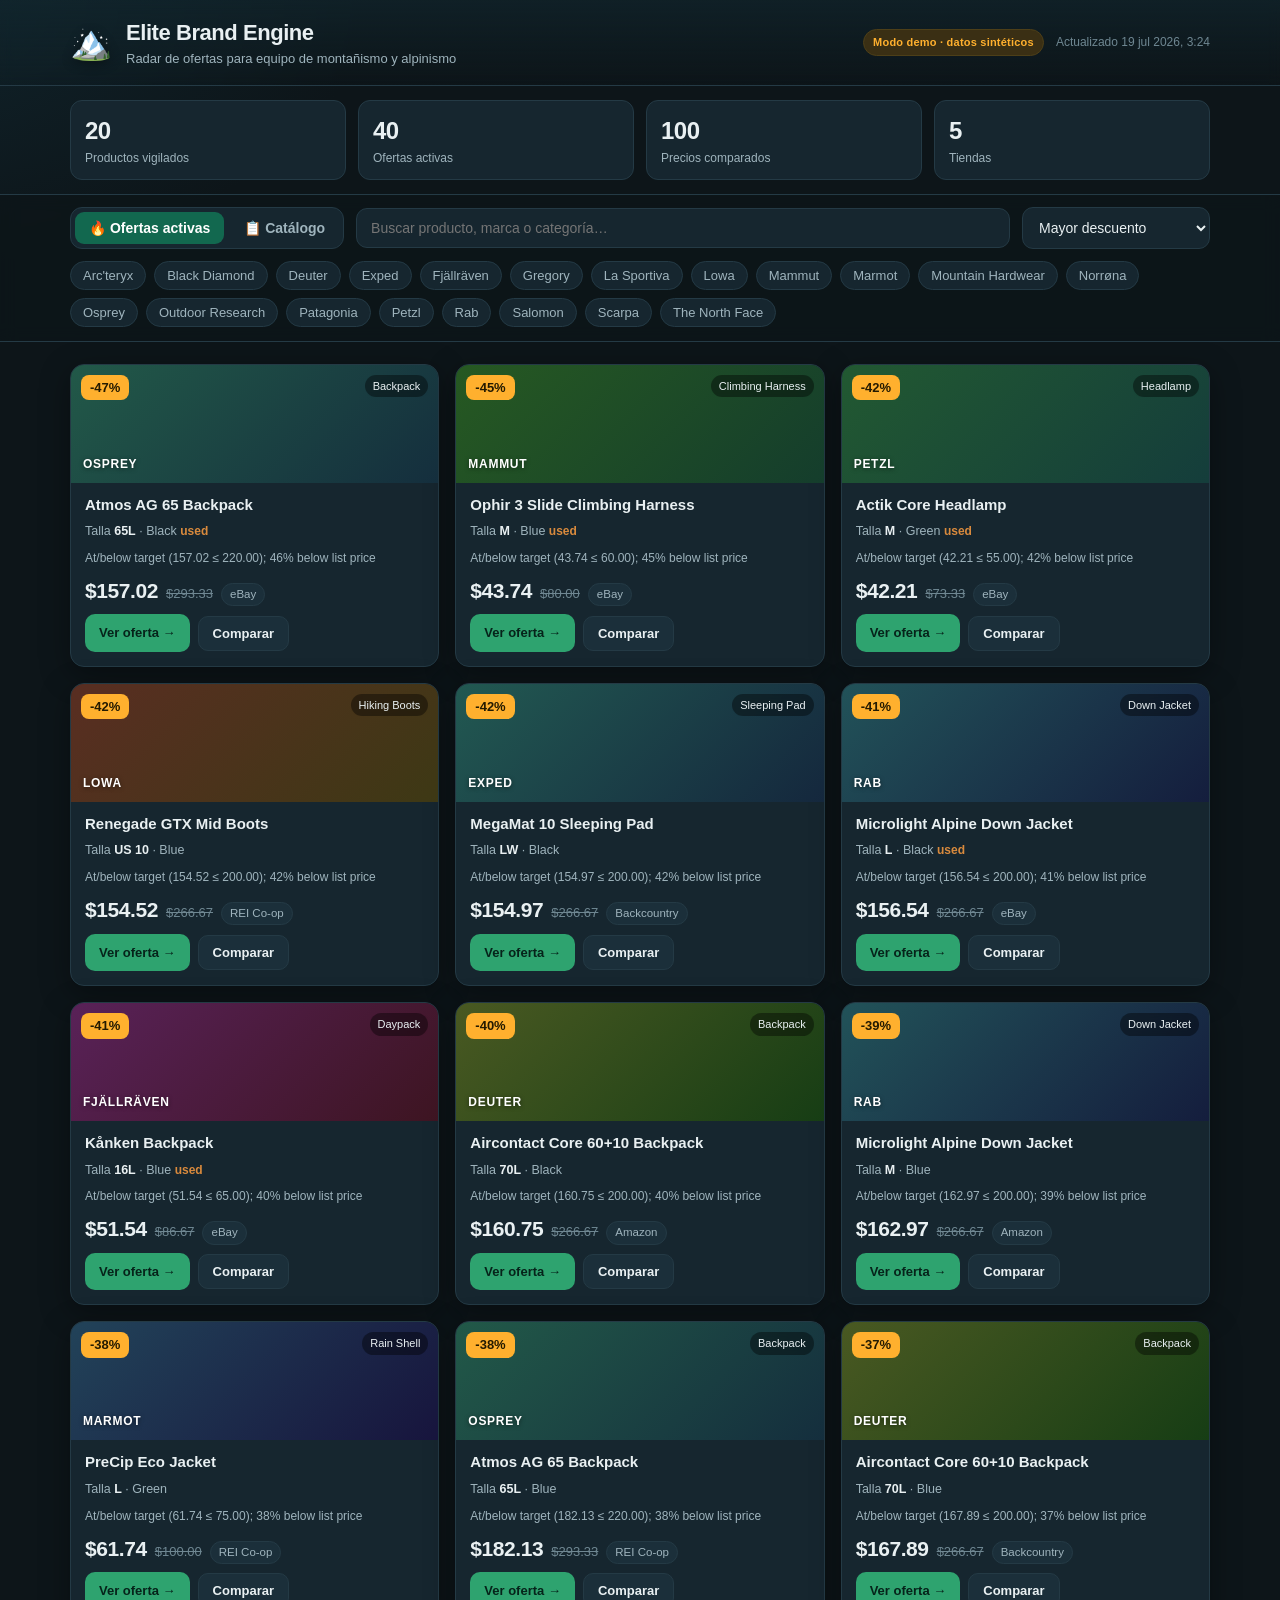
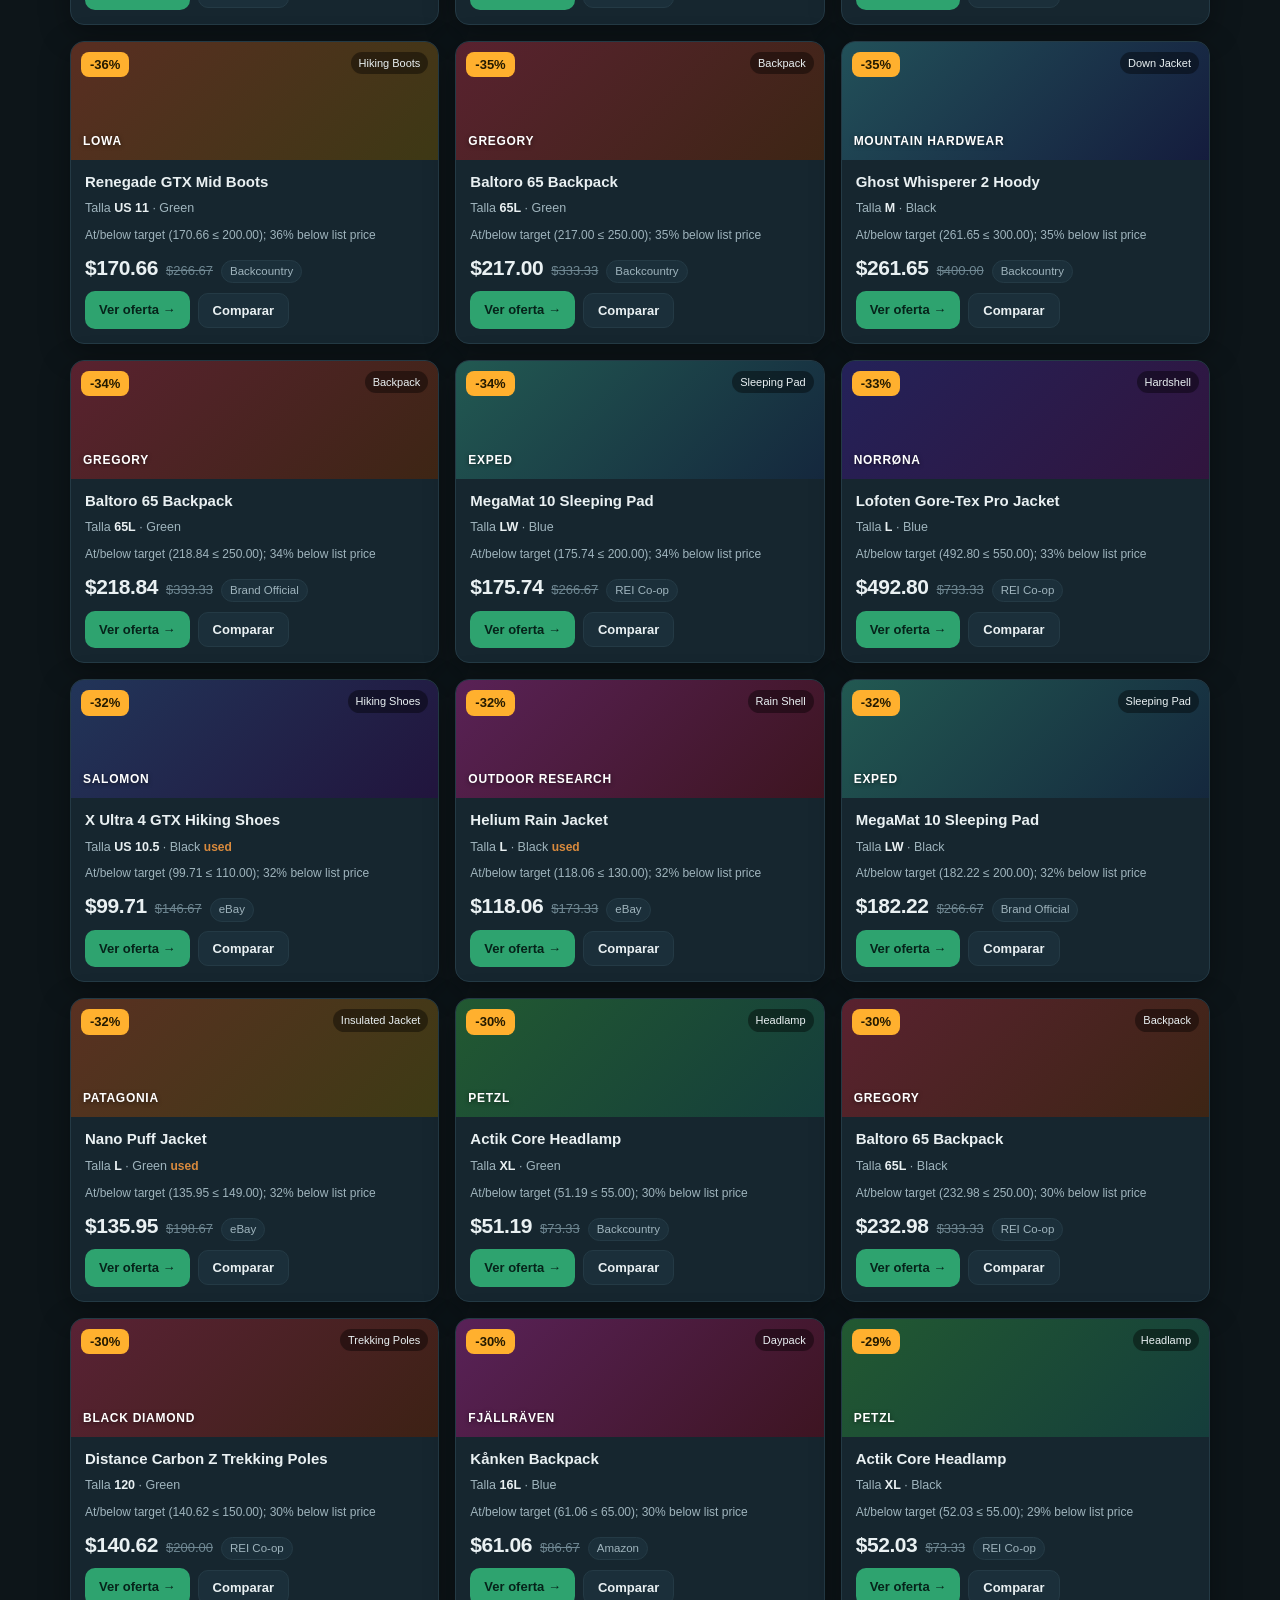
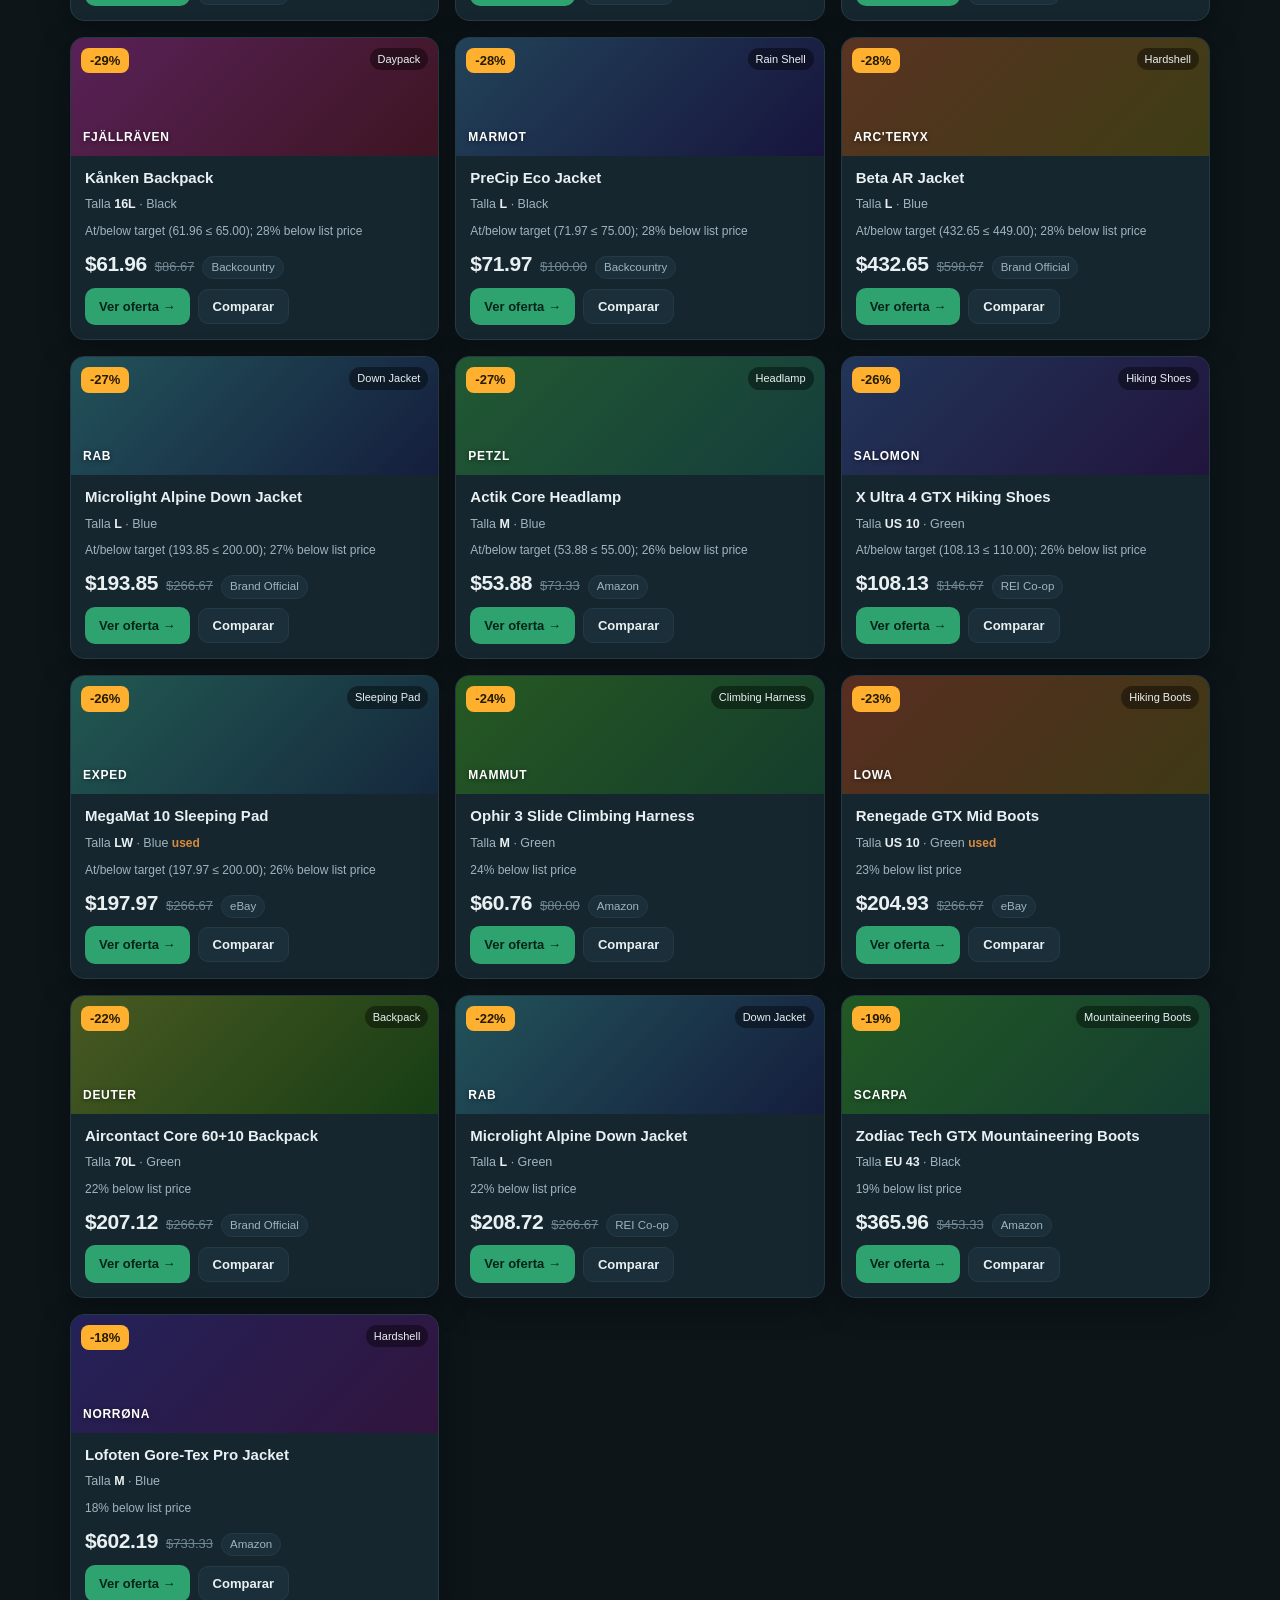
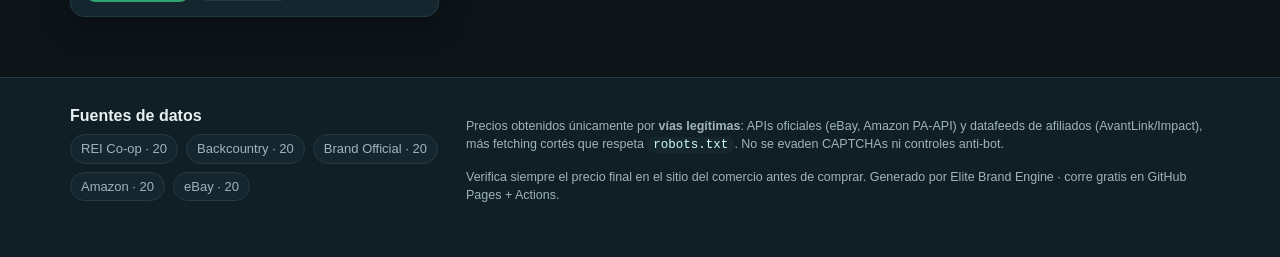
==== web/index.html @ 18b622f9 "feat: Elite Brand Engine — outdoor gear deal-comparison engine Focused price-comparison and deal-ale" ====
<!doctype html>
<html lang="es">
<head>
  <meta charset="utf-8" />
  <meta name="viewport" content="width=device-width, initial-scale=1" />
  <title>Elite Brand Engine — Radar de ofertas outdoor</title>
  <meta name="description" content="Motor de búsqueda y comparación de precios para equipo de montañismo y alpinismo de marcas insignia, con detección de ofertas multi-tienda." />
  <link rel="icon" href="data:image/svg+xml,%3Csvg xmlns='http://www.w3.org/2000/svg' viewBox='0 0 100 100'%3E%3Ctext y='.9em' font-size='90'%3E%F0%9F%8F%94%EF%B8%8F%3C/text%3E%3C/svg%3E" />
  <link rel="stylesheet" href="./assets/css/styles.css" />
</head>
<body>
  <header class="site-header">
    <div class="wrap header-inner">
      <div class="brand">
        <span class="brand-mark" aria-hidden="true">🏔️</span>
        <div>
          <h1 class="brand-title" id="site-title">Elite Brand Engine</h1>
          <p class="brand-tagline" id="site-tagline">Radar de ofertas para equipo de montañismo y alpinismo</p>
        </div>
      </div>
      <div class="header-meta">
        <span id="demo-badge" class="badge badge-demo" hidden>Modo demo · datos sintéticos</span>
        <span class="updated" id="updated">—</span>
      </div>
    </div>
  </header>

  <section class="statbar">
    <div class="wrap statbar-inner" id="statbar">
      <div class="stat"><span class="stat-num" id="stat-products">—</span><span class="stat-label">Productos vigilados</span></div>
      <div class="stat"><span class="stat-num" id="stat-deals">—</span><span class="stat-label">Ofertas activas</span></div>
      <div class="stat"><span class="stat-num" id="stat-offers">—</span><span class="stat-label">Precios comparados</span></div>
      <div class="stat"><span class="stat-num" id="stat-sources">—</span><span class="stat-label">Tiendas</span></div>
    </div>
  </section>

  <nav class="controls">
    <div class="wrap controls-inner">
      <div class="tabs" role="tablist">
        <button class="tab is-active" data-view="deals" role="tab">🔥 Ofertas activas</button>
        <button class="tab" data-view="catalog" role="tab">📋 Catálogo</button>
      </div>
      <div class="search">
        <input id="search" type="search" placeholder="Buscar producto, marca o categoría…" autocomplete="off" />
      </div>
      <div class="sort">
        <label for="sort" class="sr-only">Ordenar</label>
        <select id="sort">
          <option value="discount">Mayor descuento</option>
          <option value="price_asc">Precio: menor a mayor</option>
          <option value="price_desc">Precio: mayor a menor</option>
          <option value="brand">Marca (A–Z)</option>
        </select>
      </div>
    </div>
    <div class="wrap filters" id="brand-filters"><!-- brand chips injected --></div>
  </nav>

  <main class="wrap main">
    <div id="empty" class="empty" hidden>Sin resultados para los filtros actuales.</div>
    <div id="grid" class="grid" aria-live="polite"></div>
  </main>

  <footer class="site-footer">
    <div class="wrap footer-inner">
      <div>
        <strong>Fuentes de datos</strong>
        <div class="sources" id="sources">—</div>
      </div>
      <div class="footer-note">
        <p>Precios obtenidos únicamente por <strong>vías legítimas</strong>: APIs oficiales (eBay, Amazon PA-API)
        y datafeeds de afiliados (AvantLink/Impact), más fetching cortés que respeta <code>robots.txt</code>.
        No se evaden CAPTCHAs ni controles anti-bot.</p>
        <p>Verifica siempre el precio final en el sitio del comercio antes de comprar.
        Generado por Elite Brand Engine · corre gratis en GitHub Pages + Actions.</p>
      </div>
    </div>
  </footer>

  <!-- Product detail dialog -->
  <div class="modal" id="modal" hidden>
    <div class="modal-backdrop" data-close></div>
    <div class="modal-card" role="dialog" aria-modal="true" aria-labelledby="modal-title">
      <button class="modal-close" data-close aria-label="Cerrar">×</button>
      <div id="modal-body"></div>
    </div>
  </div>

  <script src="./assets/js/app.js" defer></script>
</body>
</html>
---- web/assets/css/styles.css ----
/* Elite Brand Engine — self-contained styles (no external fonts/CDNs so it
   works offline on GitHub Pages). Outdoor/alpine dark theme. */

:root {
  --bg: #0d1519;
  --bg-2: #101e25;
  --surface: #16262f;
  --surface-2: #1b2f3a;
  --border: #243a45;
  --text: #e9f0f2;
  --muted: #9fb4bd;
  --muted-2: #6f8792;
  --green: #2ea36f;
  --green-dark: #12684f;
  --green-soft: #1f3b32;
  --deal: #ffb02e;
  --deal-soft: #3a2f14;
  --used: #d98a3d;
  --radius: 14px;
  --shadow: 0 8px 30px rgba(0, 0, 0, .35);
  --maxw: 1180px;
  font-synthesis: none;
}

* { box-sizing: border-box; }
html, body { margin: 0; }
body {
  background:
    radial-gradient(1200px 500px at 80% -10%, #13303a 0%, transparent 60%),
    radial-gradient(900px 500px at -10% 0%, #10242c 0%, transparent 55%),
    var(--bg);
  color: var(--text);
  font-family: -apple-system, BlinkMacSystemFont, "Segoe UI", Roboto, Helvetica, Arial, sans-serif;
  line-height: 1.5;
  min-height: 100vh;
}
a { color: inherit; }
.wrap { max-width: var(--maxw); margin: 0 auto; padding: 0 20px; }
.sr-only {
  position: absolute; width: 1px; height: 1px; padding: 0; margin: -1px;
  overflow: hidden; clip: rect(0,0,0,0); border: 0;
}

/* Header ------------------------------------------------------------------ */
.site-header {
  border-bottom: 1px solid var(--border);
  background: linear-gradient(180deg, rgba(18,40,48,.6), transparent);
  backdrop-filter: blur(6px);
  position: sticky; top: 0; z-index: 20;
}
.header-inner {
  display: flex; align-items: center; justify-content: space-between;
  gap: 16px; padding-top: 16px; padding-bottom: 16px; flex-wrap: wrap;
}
.brand { display: flex; align-items: center; gap: 14px; }
.brand-mark { font-size: 34px; line-height: 1; filter: drop-shadow(0 2px 6px rgba(0,0,0,.4)); }
.brand-title { font-size: 22px; margin: 0; letter-spacing: -.02em; }
.brand-tagline { margin: 0; color: var(--muted); font-size: 13px; }
.header-meta { display: flex; align-items: center; gap: 12px; }
.updated { color: var(--muted-2); font-size: 12px; }
.badge {
  font-size: 11px; font-weight: 700; padding: 4px 9px; border-radius: 20px;
  letter-spacing: .02em;
}
.badge-demo { background: var(--deal-soft); color: var(--deal); border: 1px solid #4d3f18; }

/* Stat bar ---------------------------------------------------------------- */
.statbar { border-bottom: 1px solid var(--border); }
.statbar-inner { display: flex; gap: 12px; padding: 14px 20px; flex-wrap: wrap; }
.stat {
  flex: 1 1 140px; background: var(--surface); border: 1px solid var(--border);
  border-radius: 12px; padding: 12px 14px; display: flex; flex-direction: column;
}
.stat-num { font-size: 24px; font-weight: 800; letter-spacing: -.02em; }
.stat-label { color: var(--muted); font-size: 12px; }

/* Controls ---------------------------------------------------------------- */
.controls { position: sticky; top: 68px; z-index: 15; background: rgba(13,21,25,.86);
  backdrop-filter: blur(8px); border-bottom: 1px solid var(--border); }
.controls-inner {
  display: flex; gap: 12px; align-items: center; padding: 12px 20px; flex-wrap: wrap;
}
.tabs { display: flex; gap: 6px; background: var(--surface); padding: 4px;
  border-radius: 12px; border: 1px solid var(--border); }
.tab {
  border: 0; background: transparent; color: var(--muted); font-weight: 600;
  padding: 8px 14px; border-radius: 9px; cursor: pointer; font-size: 14px;
}
.tab.is-active { background: var(--green-dark); color: #fff; }
.search { flex: 1 1 260px; }
.search input {
  width: 100%; background: var(--surface); border: 1px solid var(--border);
  color: var(--text); padding: 11px 14px; border-radius: 11px; font-size: 14px;
}
.search input:focus, select:focus { outline: 2px solid var(--green); outline-offset: 1px; }
.sort select {
  background: var(--surface); border: 1px solid var(--border); color: var(--text);
  padding: 11px 12px; border-radius: 11px; font-size: 14px; cursor: pointer;
}
.filters { display: flex; gap: 8px; flex-wrap: wrap; padding: 0 20px 14px; }
.chip {
  border: 1px solid var(--border); background: var(--surface); color: var(--muted);
  padding: 6px 12px; border-radius: 20px; cursor: pointer; font-size: 13px;
  white-space: nowrap; transition: all .12s ease;
}
.chip:hover { border-color: var(--green); color: var(--text); }
.chip.is-on { background: var(--green-soft); color: #cdeede; border-color: var(--green); }

/* Grid & cards ------------------------------------------------------------ */
.main { padding: 22px 20px 60px; }
.grid { display: grid; gap: 16px; grid-template-columns: repeat(auto-fill, minmax(290px, 1fr)); }
.empty { color: var(--muted); text-align: center; padding: 60px 0; }

.card {
  background: var(--surface); border: 1px solid var(--border); border-radius: var(--radius);
  overflow: hidden; display: flex; flex-direction: column; box-shadow: var(--shadow);
  transition: transform .12s ease, border-color .12s ease;
}
.card:hover { transform: translateY(-3px); border-color: #35525f; }
.card-media { height: 118px; position: relative; display: flex; align-items: flex-end;
  padding: 10px 12px; }
.card-brand { font-size: 12px; font-weight: 700; text-transform: uppercase;
  letter-spacing: .06em; color: #fff; text-shadow: 0 1px 4px rgba(0,0,0,.5); }
.card-cat {
  position: absolute; top: 10px; right: 10px; font-size: 11px; background: rgba(0,0,0,.4);
  color: #e9f0f2; padding: 3px 8px; border-radius: 20px; backdrop-filter: blur(2px);
}
.discount-tag {
  position: absolute; top: 10px; left: 10px; background: var(--deal); color: #241a00;
  font-weight: 800; font-size: 13px; padding: 3px 9px; border-radius: 8px;
}
.card-body { padding: 12px 14px 14px; display: flex; flex-direction: column; gap: 8px; flex: 1; }
.card-name { font-size: 15px; font-weight: 700; margin: 0; line-height: 1.3; }
.variant { color: var(--muted); font-size: 12.5px; }
.variant b { color: var(--text); }
.price-row { display: flex; align-items: baseline; gap: 8px; margin-top: auto; flex-wrap: wrap; }
.price { font-size: 21px; font-weight: 800; letter-spacing: -.02em; }
.price-was { color: var(--muted-2); text-decoration: line-through; font-size: 13px; }
.src-badge {
  font-size: 11.5px; background: var(--surface-2); border: 1px solid var(--border);
  color: var(--muted); padding: 2px 8px; border-radius: 20px;
}
.reason { color: var(--muted); font-size: 12px; }
.card-actions { display: flex; gap: 8px; align-items: center; }
.btn {
  border: 0; border-radius: 10px; padding: 9px 14px; font-weight: 700; font-size: 13px;
  cursor: pointer; text-decoration: none; display: inline-flex; align-items: center; gap: 6px;
}
.btn-primary { background: var(--green); color: #06231a; }
.btn-primary:hover { background: #38b57d; }
.btn-ghost { background: var(--surface-2); color: var(--text); border: 1px solid var(--border); }
.btn-ghost:hover { border-color: var(--green); }
.cond-used { color: var(--used); font-size: 12px; font-weight: 600; }

/* Sparkline */
.spark { width: 100%; height: 34px; display: block; }

/* Footer ------------------------------------------------------------------ */
.site-footer { border-top: 1px solid var(--border); background: var(--bg-2); }
.footer-inner { display: grid; grid-template-columns: 1fr 2fr; gap: 24px; padding: 26px 20px 40px; }
.sources { color: var(--muted); font-size: 13px; margin-top: 6px; display: flex; gap: 8px; flex-wrap: wrap; }
.source-pill { background: var(--surface); border: 1px solid var(--border); padding: 4px 10px;
  border-radius: 20px; }
.source-pill.off { opacity: .5; }
.footer-note { color: var(--muted); font-size: 12.5px; }
.footer-note code { background: var(--surface); padding: 1px 6px; border-radius: 6px; color: #cfe; }

/* Modal ------------------------------------------------------------------- */
.modal { position: fixed; inset: 0; z-index: 40; display: flex; align-items: center;
  justify-content: center; padding: 20px; }
/* Critical: an explicit display on .modal would otherwise override [hidden],
   leaving the dark backdrop covering the page and eating clicks. */
.modal[hidden] { display: none; }
.modal-backdrop { position: absolute; inset: 0; background: rgba(4,10,12,.7); }
.modal-card {
  position: relative; background: var(--surface); border: 1px solid var(--border);
  border-radius: 16px; max-width: 640px; width: 100%; max-height: 86vh; overflow: auto;
  box-shadow: var(--shadow); padding: 22px;
}
.modal-close { position: absolute; top: 12px; right: 14px; background: transparent; border: 0;
  color: var(--muted); font-size: 26px; cursor: pointer; line-height: 1; }
.modal-title { margin: 0 40px 2px 0; font-size: 19px; }
.modal-sub { color: var(--muted); font-size: 13px; margin-bottom: 14px; }
.offer-table { width: 100%; border-collapse: collapse; font-size: 13px; }
.offer-table th { text-align: left; color: var(--muted); font-weight: 600; padding: 8px 6px;
  border-bottom: 1px solid var(--border); font-size: 12px; }
.offer-table td { padding: 9px 6px; border-bottom: 1px solid var(--border); }
.offer-table tr.best td { background: rgba(46,163,111,.08); }
.offer-price { font-weight: 800; }
.mini-link { color: var(--green); text-decoration: none; font-weight: 700; white-space: nowrap; }
.mini-link:hover { text-decoration: underline; }
.hist-wrap { margin-top: 16px; }
.hist-wrap h4 { margin: 0 0 6px; font-size: 13px; color: var(--muted); }

/* Responsive -------------------------------------------------------------- */
@media (max-width: 720px) {
  .footer-inner { grid-template-columns: 1fr; }
  .controls { top: 96px; }
  .brand-title { font-size: 19px; }
}
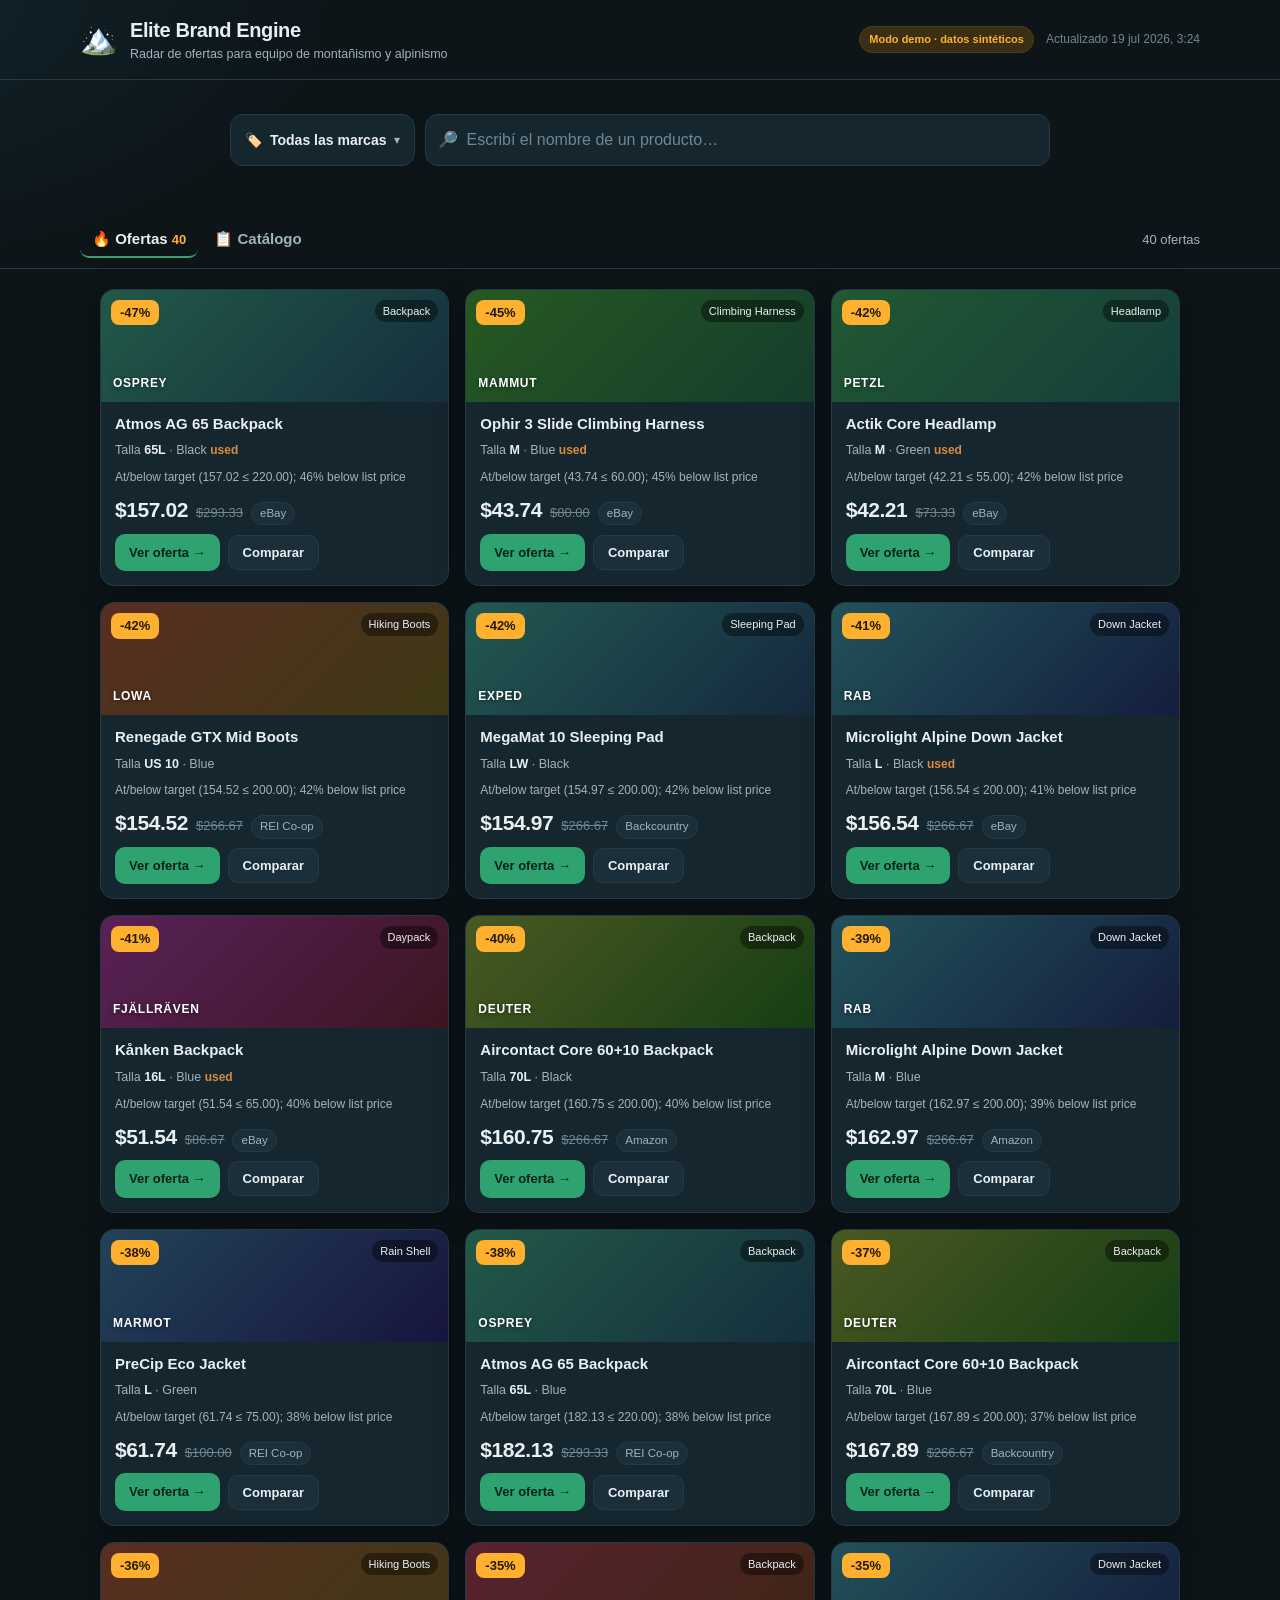
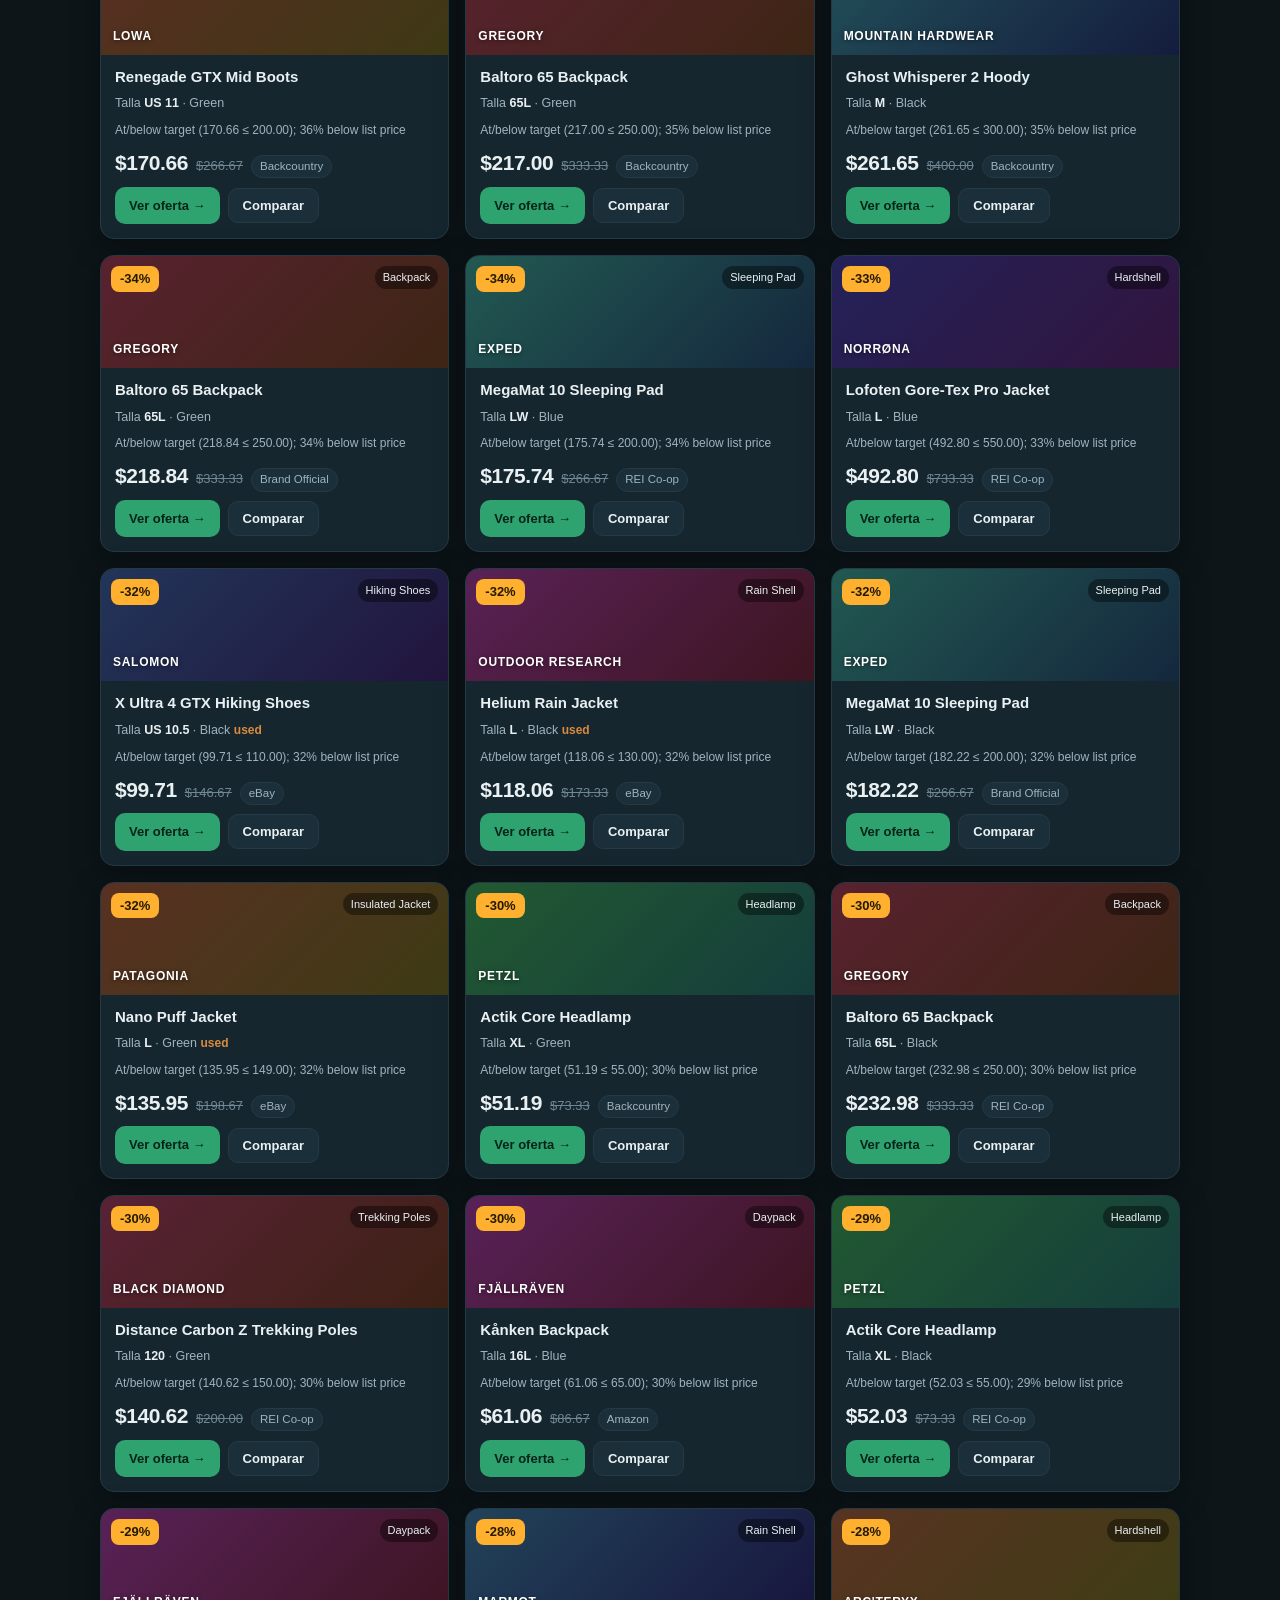
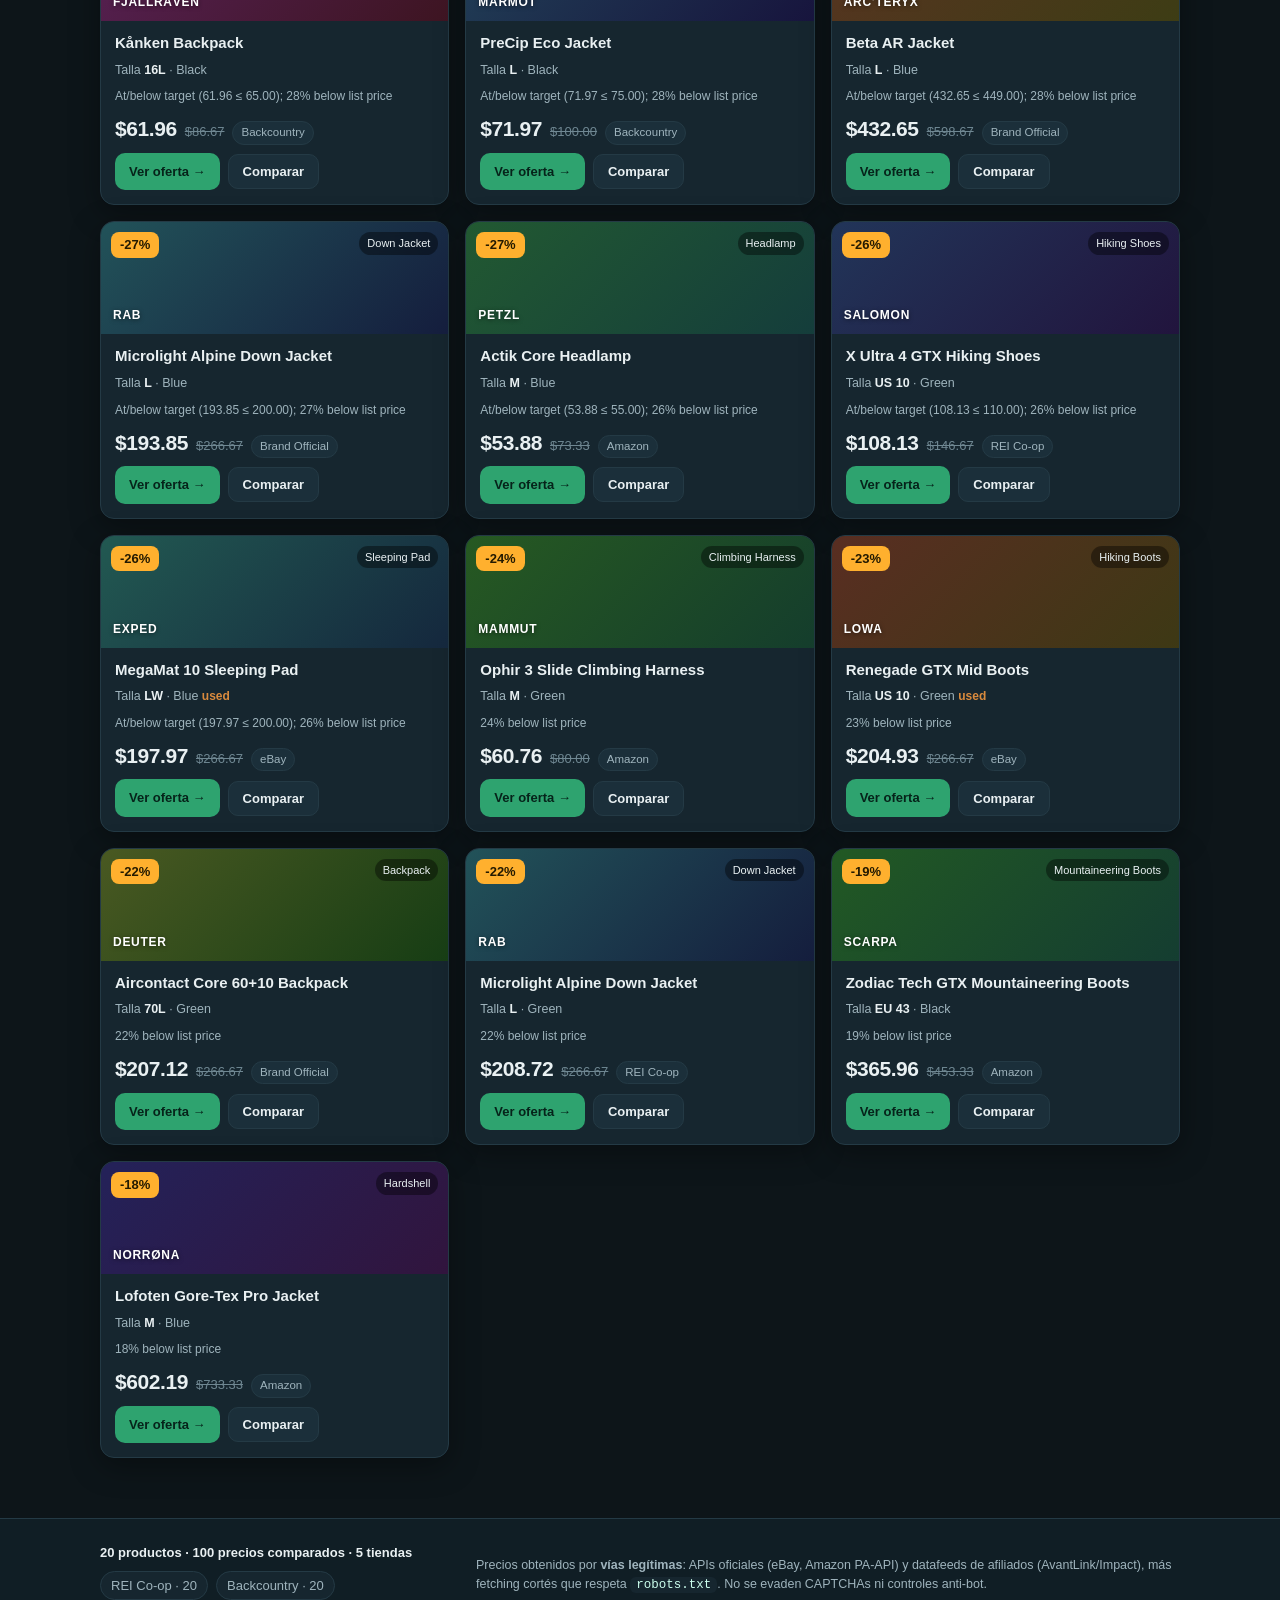
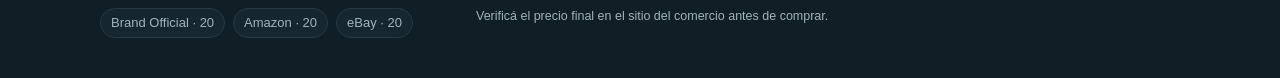
==== commit 13289aa4: "redesign(web): simpler search-first UI with typeahead + exclusive brand filter Streamline the site a" ====
--- a/web/index.html
+++ b/web/index.html
@@ -4,7 +4,7 @@
   <meta charset="utf-8" />
   <meta name="viewport" content="width=device-width, initial-scale=1" />
   <title>Elite Brand Engine — Radar de ofertas outdoor</title>
-  <meta name="description" content="Motor de búsqueda y comparación de precios para equipo de montañismo y alpinismo de marcas insignia, con detección de ofertas multi-tienda." />
+  <meta name="description" content="Buscador y comparador de precios para equipo de montañismo y alpinismo de marcas insignia." />
   <link rel="icon" href="data:image/svg+xml,%3Csvg xmlns='http://www.w3.org/2000/svg' viewBox='0 0 100 100'%3E%3Ctext y='.9em' font-size='90'%3E%F0%9F%8F%94%EF%B8%8F%3C/text%3E%3C/svg%3E" />
   <link rel="stylesheet" href="./assets/css/styles.css" />
 </head>
@@ -25,59 +25,63 @@
     </div>
   </header>
 
-  <section class="statbar">
-    <div class="wrap statbar-inner" id="statbar">
-      <div class="stat"><span class="stat-num" id="stat-products">—</span><span class="stat-label">Productos vigilados</span></div>
-      <div class="stat"><span class="stat-num" id="stat-deals">—</span><span class="stat-label">Ofertas activas</span></div>
-      <div class="stat"><span class="stat-num" id="stat-offers">—</span><span class="stat-label">Precios comparados</span></div>
-      <div class="stat"><span class="stat-num" id="stat-sources">—</span><span class="stat-label">Tiendas</span></div>
+  <!-- Search-first hero: brand filter button + predictive search bar -->
+  <section class="hero">
+    <div class="wrap">
+      <div class="searchbar" role="search">
+        <div class="brand-select">
+          <button class="brand-btn" id="brand-btn" aria-haspopup="listbox" aria-expanded="false" title="Filtrar por una sola marca">
+            <span aria-hidden="true">🏷️</span>
+            <span class="brand-btn-label" id="brand-btn-label">Todas las marcas</span>
+            <span class="caret" aria-hidden="true">▾</span>
+          </button>
+          <ul class="brand-menu" id="brand-menu" role="listbox" aria-label="Marca" hidden></ul>
+        </div>
+
+        <div class="search-input-wrap">
+          <span class="search-ico" aria-hidden="true">🔎</span>
+          <input id="search" type="search" autocomplete="off" spellcheck="false"
+                 placeholder="Escribí el nombre de un producto…"
+                 role="combobox" aria-expanded="false" aria-controls="suggestions" aria-autocomplete="list" />
+          <button class="search-clear" id="search-clear" hidden aria-label="Limpiar">×</button>
+        </div>
+      </div>
+
+      <!-- horizontal predictive suggestions -->
+      <div class="suggestions" id="suggestions" role="listbox" aria-label="Sugerencias" hidden></div>
     </div>
   </section>
 
-  <nav class="controls">
-    <div class="wrap controls-inner">
-      <div class="tabs" role="tablist">
-        <button class="tab is-active" data-view="deals" role="tab">🔥 Ofertas activas</button>
-        <button class="tab" data-view="catalog" role="tab">📋 Catálogo</button>
+  <section class="results-head">
+    <div class="wrap results-head-inner">
+      <div class="view-links" role="tablist">
+        <button class="view-link is-active" data-view="deals" role="tab">🔥 Ofertas <span class="count" id="deals-count"></span></button>
+        <button class="view-link" data-view="catalog" role="tab">📋 Catálogo</button>
       </div>
-      <div class="search">
-        <input id="search" type="search" placeholder="Buscar producto, marca o categoría…" autocomplete="off" />
-      </div>
-      <div class="sort">
-        <label for="sort" class="sr-only">Ordenar</label>
-        <select id="sort">
-          <option value="discount">Mayor descuento</option>
-          <option value="price_asc">Precio: menor a mayor</option>
-          <option value="price_desc">Precio: mayor a menor</option>
-          <option value="brand">Marca (A–Z)</option>
-        </select>
-      </div>
+      <span class="result-info" id="result-info"></span>
     </div>
-    <div class="wrap filters" id="brand-filters"><!-- brand chips injected --></div>
-  </nav>
+  </section>
 
   <main class="wrap main">
-    <div id="empty" class="empty" hidden>Sin resultados para los filtros actuales.</div>
+    <div id="empty" class="empty" hidden>Sin resultados. Probá con otro nombre o cambiá la marca.</div>
     <div id="grid" class="grid" aria-live="polite"></div>
   </main>
 
   <footer class="site-footer">
     <div class="wrap footer-inner">
       <div>
-        <strong>Fuentes de datos</strong>
+        <div class="foot-stats" id="foot-stats">—</div>
         <div class="sources" id="sources">—</div>
       </div>
       <div class="footer-note">
-        <p>Precios obtenidos únicamente por <strong>vías legítimas</strong>: APIs oficiales (eBay, Amazon PA-API)
+        <p>Precios obtenidos por <strong>vías legítimas</strong>: APIs oficiales (eBay, Amazon PA-API)
         y datafeeds de afiliados (AvantLink/Impact), más fetching cortés que respeta <code>robots.txt</code>.
         No se evaden CAPTCHAs ni controles anti-bot.</p>
-        <p>Verifica siempre el precio final en el sitio del comercio antes de comprar.
-        Generado por Elite Brand Engine · corre gratis en GitHub Pages + Actions.</p>
+        <p>Verificá el precio final en el sitio del comercio antes de comprar.</p>
       </div>
     </div>
   </footer>
 
-  <!-- Product detail dialog -->
   <div class="modal" id="modal" hidden>
     <div class="modal-backdrop" data-close></div>
     <div class="modal-card" role="dialog" aria-modal="true" aria-labelledby="modal-title">
--- a/web/assets/css/styles.css
+++ b/web/assets/css/styles.css
@@ -1,5 +1,5 @@
 /* Elite Brand Engine — self-contained styles (no external fonts/CDNs so it
-   works offline on GitHub Pages). Outdoor/alpine dark theme. */
+   works offline on GitHub Pages). Search-first, alpine dark theme. */
 
 :root {
   --bg: #0d1519;
@@ -18,7 +18,7 @@
   --used: #d98a3d;
   --radius: 14px;
   --shadow: 0 8px 30px rgba(0, 0, 0, .35);
-  --maxw: 1180px;
+  --maxw: 1120px;
   font-synthesis: none;
 }
 
@@ -26,8 +26,8 @@
 html, body { margin: 0; }
 body {
   background:
-    radial-gradient(1200px 500px at 80% -10%, #13303a 0%, transparent 60%),
-    radial-gradient(900px 500px at -10% 0%, #10242c 0%, transparent 55%),
+    radial-gradient(1100px 480px at 82% -12%, #13303a 0%, transparent 60%),
+    radial-gradient(820px 460px at -10% 0%, #10242c 0%, transparent 55%),
     var(--bg);
   color: var(--text);
   font-family: -apple-system, BlinkMacSystemFont, "Segoe UI", Roboto, Helvetica, Arial, sans-serif;
@@ -36,79 +36,104 @@
 }
 a { color: inherit; }
 .wrap { max-width: var(--maxw); margin: 0 auto; padding: 0 20px; }
-.sr-only {
-  position: absolute; width: 1px; height: 1px; padding: 0; margin: -1px;
-  overflow: hidden; clip: rect(0,0,0,0); border: 0;
-}
 
 /* Header ------------------------------------------------------------------ */
-.site-header {
-  border-bottom: 1px solid var(--border);
-  background: linear-gradient(180deg, rgba(18,40,48,.6), transparent);
-  backdrop-filter: blur(6px);
-  position: sticky; top: 0; z-index: 20;
-}
+.site-header { border-bottom: 1px solid var(--border); }
 .header-inner {
   display: flex; align-items: center; justify-content: space-between;
-  gap: 16px; padding-top: 16px; padding-bottom: 16px; flex-wrap: wrap;
-}
-.brand { display: flex; align-items: center; gap: 14px; }
-.brand-mark { font-size: 34px; line-height: 1; filter: drop-shadow(0 2px 6px rgba(0,0,0,.4)); }
-.brand-title { font-size: 22px; margin: 0; letter-spacing: -.02em; }
-.brand-tagline { margin: 0; color: var(--muted); font-size: 13px; }
+  gap: 16px; padding: 15px 0; flex-wrap: wrap;
+}
+.brand { display: flex; align-items: center; gap: 13px; }
+.brand-mark { font-size: 30px; line-height: 1; }
+.brand-title { font-size: 20px; margin: 0; letter-spacing: -.02em; }
+.brand-tagline { margin: 0; color: var(--muted); font-size: 12.5px; }
 .header-meta { display: flex; align-items: center; gap: 12px; }
 .updated { color: var(--muted-2); font-size: 12px; }
-.badge {
-  font-size: 11px; font-weight: 700; padding: 4px 9px; border-radius: 20px;
-  letter-spacing: .02em;
-}
+.badge { font-size: 11px; font-weight: 700; padding: 4px 9px; border-radius: 20px; }
 .badge-demo { background: var(--deal-soft); color: var(--deal); border: 1px solid #4d3f18; }
 
-/* Stat bar ---------------------------------------------------------------- */
-.statbar { border-bottom: 1px solid var(--border); }
-.statbar-inner { display: flex; gap: 12px; padding: 14px 20px; flex-wrap: wrap; }
-.stat {
-  flex: 1 1 140px; background: var(--surface); border: 1px solid var(--border);
-  border-radius: 12px; padding: 12px 14px; display: flex; flex-direction: column;
-}
-.stat-num { font-size: 24px; font-weight: 800; letter-spacing: -.02em; }
-.stat-label { color: var(--muted); font-size: 12px; }
-
-/* Controls ---------------------------------------------------------------- */
-.controls { position: sticky; top: 68px; z-index: 15; background: rgba(13,21,25,.86);
-  backdrop-filter: blur(8px); border-bottom: 1px solid var(--border); }
-.controls-inner {
-  display: flex; gap: 12px; align-items: center; padding: 12px 20px; flex-wrap: wrap;
-}
-.tabs { display: flex; gap: 6px; background: var(--surface); padding: 4px;
-  border-radius: 12px; border: 1px solid var(--border); }
-.tab {
-  border: 0; background: transparent; color: var(--muted); font-weight: 600;
-  padding: 8px 14px; border-radius: 9px; cursor: pointer; font-size: 14px;
-}
-.tab.is-active { background: var(--green-dark); color: #fff; }
-.search { flex: 1 1 260px; }
-.search input {
-  width: 100%; background: var(--surface); border: 1px solid var(--border);
-  color: var(--text); padding: 11px 14px; border-radius: 11px; font-size: 14px;
-}
-.search input:focus, select:focus { outline: 2px solid var(--green); outline-offset: 1px; }
-.sort select {
+/* Hero / search ----------------------------------------------------------- */
+.hero { padding: 34px 0 8px; }
+.searchbar {
+  display: flex; gap: 10px; align-items: stretch; max-width: 820px; margin: 0 auto;
+}
+@media (max-width: 560px) { .searchbar { flex-direction: column; } }
+
+/* Brand filter button (exclusive: one brand at a time) */
+.brand-select { position: relative; flex: 0 0 auto; }
+.brand-btn {
+  display: flex; align-items: center; gap: 8px; height: 100%;
   background: var(--surface); border: 1px solid var(--border); color: var(--text);
-  padding: 11px 12px; border-radius: 11px; font-size: 14px; cursor: pointer;
-}
-.filters { display: flex; gap: 8px; flex-wrap: wrap; padding: 0 20px 14px; }
-.chip {
-  border: 1px solid var(--border); background: var(--surface); color: var(--muted);
-  padding: 6px 12px; border-radius: 20px; cursor: pointer; font-size: 13px;
-  white-space: nowrap; transition: all .12s ease;
-}
-.chip:hover { border-color: var(--green); color: var(--text); }
-.chip.is-on { background: var(--green-soft); color: #cdeede; border-color: var(--green); }
+  padding: 0 14px; min-height: 52px; border-radius: 13px; cursor: pointer;
+  font-size: 14px; font-weight: 600; white-space: nowrap;
+}
+.brand-btn:hover { border-color: var(--green); }
+.brand-btn.is-set { background: var(--green-soft); border-color: var(--green); color: #d7f2e5; }
+.brand-btn-label { max-width: 190px; overflow: hidden; text-overflow: ellipsis; }
+.caret { color: var(--muted); font-size: 12px; }
+.brand-menu {
+  position: absolute; top: calc(100% + 6px); left: 0; z-index: 30; margin: 0; padding: 6px;
+  list-style: none; background: var(--surface); border: 1px solid var(--border);
+  border-radius: 12px; box-shadow: var(--shadow); min-width: 240px;
+  max-height: 340px; overflow-y: auto;
+}
+.brand-menu li {
+  padding: 9px 12px; border-radius: 8px; cursor: pointer; font-size: 14px;
+  display: flex; align-items: center; justify-content: space-between; gap: 10px;
+}
+.brand-menu li:hover, .brand-menu li.is-active { background: var(--surface-2); }
+.brand-menu li .n { color: var(--muted-2); font-size: 12px; }
+.brand-menu li.is-active { color: #d7f2e5; }
+
+/* Search input with predictive dropdown */
+.search-input-wrap {
+  position: relative; flex: 1 1 auto; display: flex; align-items: center;
+  background: var(--surface); border: 1px solid var(--border); border-radius: 13px;
+  padding: 0 12px; min-height: 52px;
+}
+.search-input-wrap:focus-within { border-color: var(--green); box-shadow: 0 0 0 3px rgba(46,163,111,.18); }
+.search-ico { font-size: 16px; opacity: .8; margin-right: 8px; }
+#search {
+  flex: 1; background: transparent; border: 0; color: var(--text);
+  font-size: 16px; padding: 12px 0; outline: none;
+}
+#search::placeholder { color: var(--muted-2); }
+.search-clear { background: transparent; border: 0; color: var(--muted); font-size: 22px;
+  cursor: pointer; line-height: 1; padding: 0 4px; }
+
+/* Horizontal predictive suggestions */
+.suggestions {
+  display: flex; gap: 8px; max-width: 820px; margin: 12px auto 0;
+  overflow-x: auto; padding-bottom: 4px; scrollbar-width: thin;
+}
+.suggestions::-webkit-scrollbar { height: 6px; }
+.suggestions::-webkit-scrollbar-thumb { background: var(--border); border-radius: 6px; }
+.sugg {
+  flex: 0 0 auto; display: inline-flex; align-items: center; gap: 8px;
+  background: var(--surface); border: 1px solid var(--border); color: var(--text);
+  padding: 8px 13px; border-radius: 20px; cursor: pointer; font-size: 13.5px; white-space: nowrap;
+}
+.sugg:hover { border-color: var(--green); background: var(--surface-2); }
+.sugg b { color: var(--green); font-weight: 700; }
+.sugg .sugg-brand { color: var(--muted); font-size: 11px; text-transform: uppercase; letter-spacing: .05em; }
+
+/* Results head ------------------------------------------------------------ */
+.results-head { border-bottom: 1px solid var(--border); margin-top: 22px; }
+.results-head-inner { display: flex; align-items: center; justify-content: space-between;
+  gap: 12px; padding: 10px 0; flex-wrap: wrap; }
+.view-links { display: flex; gap: 4px; }
+.view-link {
+  background: transparent; border: 0; color: var(--muted); font-weight: 700; font-size: 15px;
+  padding: 8px 12px; border-radius: 9px; cursor: pointer; border-bottom: 2px solid transparent;
+}
+.view-link:hover { color: var(--text); }
+.view-link.is-active { color: var(--text); border-bottom-color: var(--green); }
+.view-link .count { color: var(--deal); font-size: 13px; }
+.result-info { color: var(--muted); font-size: 13px; }
 
 /* Grid & cards ------------------------------------------------------------ */
-.main { padding: 22px 20px 60px; }
-.grid { display: grid; gap: 16px; grid-template-columns: repeat(auto-fill, minmax(290px, 1fr)); }
+.main { padding: 20px 20px 60px; }
+.grid { display: grid; gap: 16px; grid-template-columns: repeat(auto-fill, minmax(280px, 1fr)); }
 .empty { color: var(--muted); text-align: center; padding: 60px 0; }
 
 .card {
@@ -117,18 +142,13 @@
   transition: transform .12s ease, border-color .12s ease;
 }
 .card:hover { transform: translateY(-3px); border-color: #35525f; }
-.card-media { height: 118px; position: relative; display: flex; align-items: flex-end;
-  padding: 10px 12px; }
+.card-media { height: 112px; position: relative; display: flex; align-items: flex-end; padding: 10px 12px; }
 .card-brand { font-size: 12px; font-weight: 700; text-transform: uppercase;
   letter-spacing: .06em; color: #fff; text-shadow: 0 1px 4px rgba(0,0,0,.5); }
-.card-cat {
-  position: absolute; top: 10px; right: 10px; font-size: 11px; background: rgba(0,0,0,.4);
-  color: #e9f0f2; padding: 3px 8px; border-radius: 20px; backdrop-filter: blur(2px);
-}
-.discount-tag {
-  position: absolute; top: 10px; left: 10px; background: var(--deal); color: #241a00;
-  font-weight: 800; font-size: 13px; padding: 3px 9px; border-radius: 8px;
-}
+.card-cat { position: absolute; top: 10px; right: 10px; font-size: 11px; background: rgba(0,0,0,.4);
+  color: #e9f0f2; padding: 3px 8px; border-radius: 20px; backdrop-filter: blur(2px); }
+.discount-tag { position: absolute; top: 10px; left: 10px; background: var(--deal); color: #241a00;
+  font-weight: 800; font-size: 13px; padding: 3px 9px; border-radius: 8px; }
 .card-body { padding: 12px 14px 14px; display: flex; flex-direction: column; gap: 8px; flex: 1; }
 .card-name { font-size: 15px; font-weight: 700; margin: 0; line-height: 1.3; }
 .variant { color: var(--muted); font-size: 12.5px; }
@@ -136,31 +156,25 @@
 .price-row { display: flex; align-items: baseline; gap: 8px; margin-top: auto; flex-wrap: wrap; }
 .price { font-size: 21px; font-weight: 800; letter-spacing: -.02em; }
 .price-was { color: var(--muted-2); text-decoration: line-through; font-size: 13px; }
-.src-badge {
-  font-size: 11.5px; background: var(--surface-2); border: 1px solid var(--border);
-  color: var(--muted); padding: 2px 8px; border-radius: 20px;
-}
+.src-badge { font-size: 11.5px; background: var(--surface-2); border: 1px solid var(--border);
+  color: var(--muted); padding: 2px 8px; border-radius: 20px; }
 .reason { color: var(--muted); font-size: 12px; }
 .card-actions { display: flex; gap: 8px; align-items: center; }
-.btn {
-  border: 0; border-radius: 10px; padding: 9px 14px; font-weight: 700; font-size: 13px;
-  cursor: pointer; text-decoration: none; display: inline-flex; align-items: center; gap: 6px;
-}
+.btn { border: 0; border-radius: 10px; padding: 9px 14px; font-weight: 700; font-size: 13px;
+  cursor: pointer; text-decoration: none; display: inline-flex; align-items: center; gap: 6px; }
 .btn-primary { background: var(--green); color: #06231a; }
 .btn-primary:hover { background: #38b57d; }
 .btn-ghost { background: var(--surface-2); color: var(--text); border: 1px solid var(--border); }
 .btn-ghost:hover { border-color: var(--green); }
 .cond-used { color: var(--used); font-size: 12px; font-weight: 600; }
-
-/* Sparkline */
 .spark { width: 100%; height: 34px; display: block; }
 
 /* Footer ------------------------------------------------------------------ */
 .site-footer { border-top: 1px solid var(--border); background: var(--bg-2); }
-.footer-inner { display: grid; grid-template-columns: 1fr 2fr; gap: 24px; padding: 26px 20px 40px; }
-.sources { color: var(--muted); font-size: 13px; margin-top: 6px; display: flex; gap: 8px; flex-wrap: wrap; }
-.source-pill { background: var(--surface); border: 1px solid var(--border); padding: 4px 10px;
-  border-radius: 20px; }
+.footer-inner { display: grid; grid-template-columns: 1fr 2fr; gap: 24px; padding: 24px 20px 40px; }
+.foot-stats { color: var(--text); font-size: 13px; font-weight: 600; margin-bottom: 8px; }
+.sources { color: var(--muted); font-size: 13px; display: flex; gap: 8px; flex-wrap: wrap; }
+.source-pill { background: var(--surface); border: 1px solid var(--border); padding: 4px 10px; border-radius: 20px; }
 .source-pill.off { opacity: .5; }
 .footer-note { color: var(--muted); font-size: 12.5px; }
 .footer-note code { background: var(--surface); padding: 1px 6px; border-radius: 6px; color: #cfe; }
@@ -172,11 +186,9 @@
    leaving the dark backdrop covering the page and eating clicks. */
 .modal[hidden] { display: none; }
 .modal-backdrop { position: absolute; inset: 0; background: rgba(4,10,12,.7); }
-.modal-card {
-  position: relative; background: var(--surface); border: 1px solid var(--border);
+.modal-card { position: relative; background: var(--surface); border: 1px solid var(--border);
   border-radius: 16px; max-width: 640px; width: 100%; max-height: 86vh; overflow: auto;
-  box-shadow: var(--shadow); padding: 22px;
-}
+  box-shadow: var(--shadow); padding: 22px; }
 .modal-close { position: absolute; top: 12px; right: 14px; background: transparent; border: 0;
   color: var(--muted); font-size: 26px; cursor: pointer; line-height: 1; }
 .modal-title { margin: 0 40px 2px 0; font-size: 19px; }
@@ -195,6 +207,5 @@
 /* Responsive -------------------------------------------------------------- */
 @media (max-width: 720px) {
   .footer-inner { grid-template-columns: 1fr; }
-  .controls { top: 96px; }
-  .brand-title { font-size: 19px; }
-}
+  .brand-btn-label { max-width: 140px; }
+}
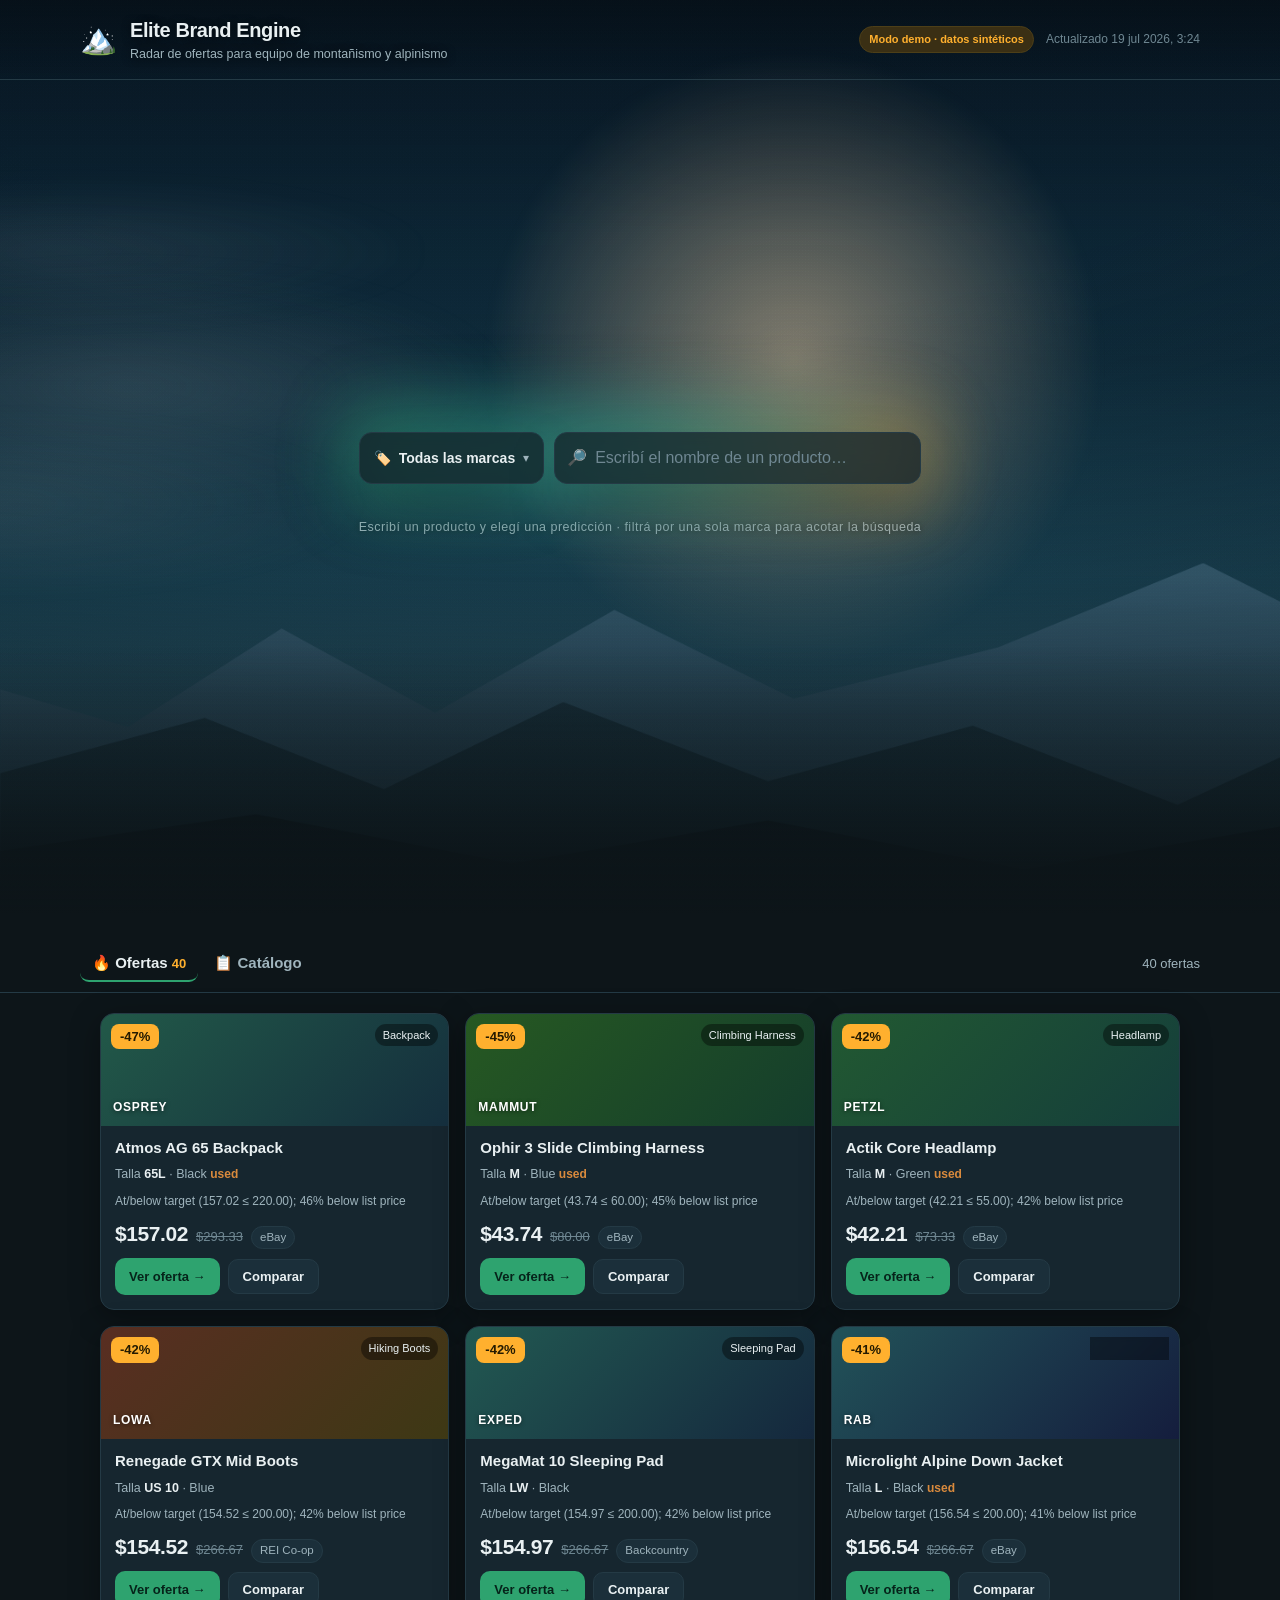
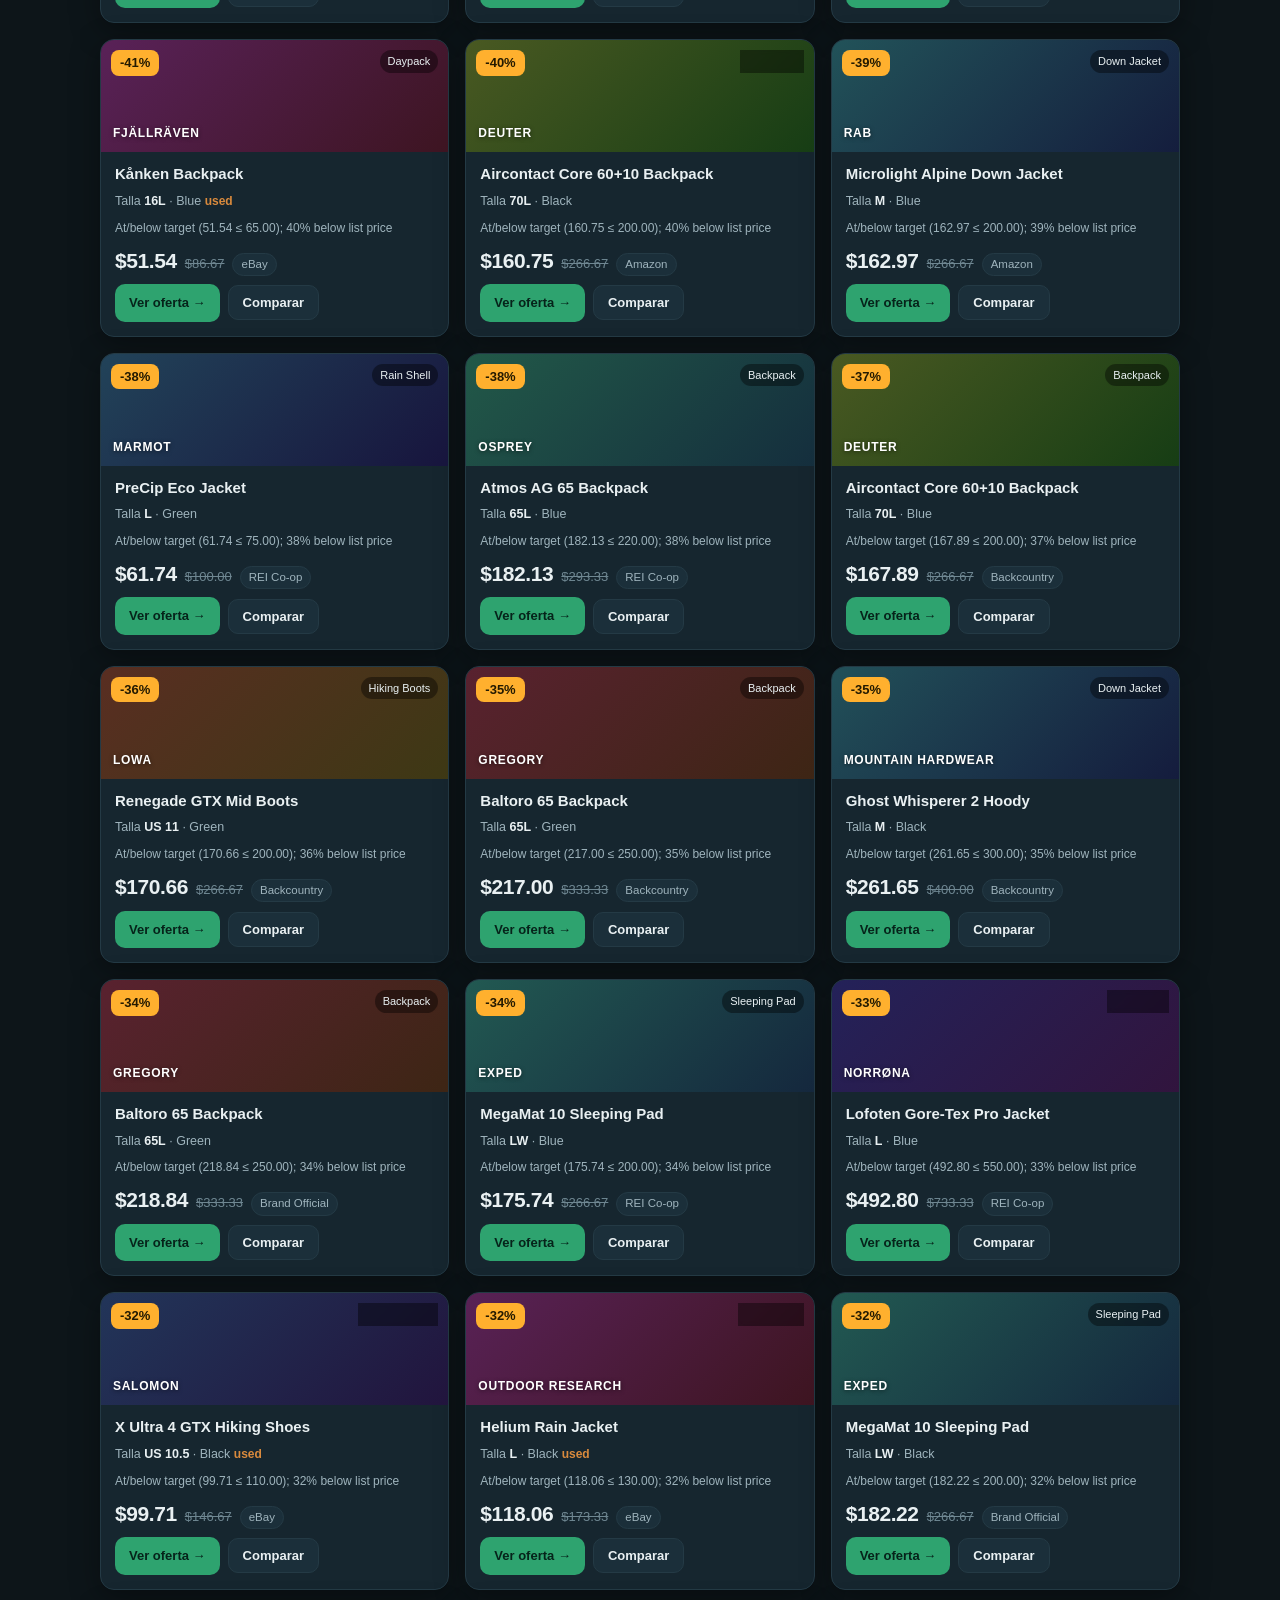
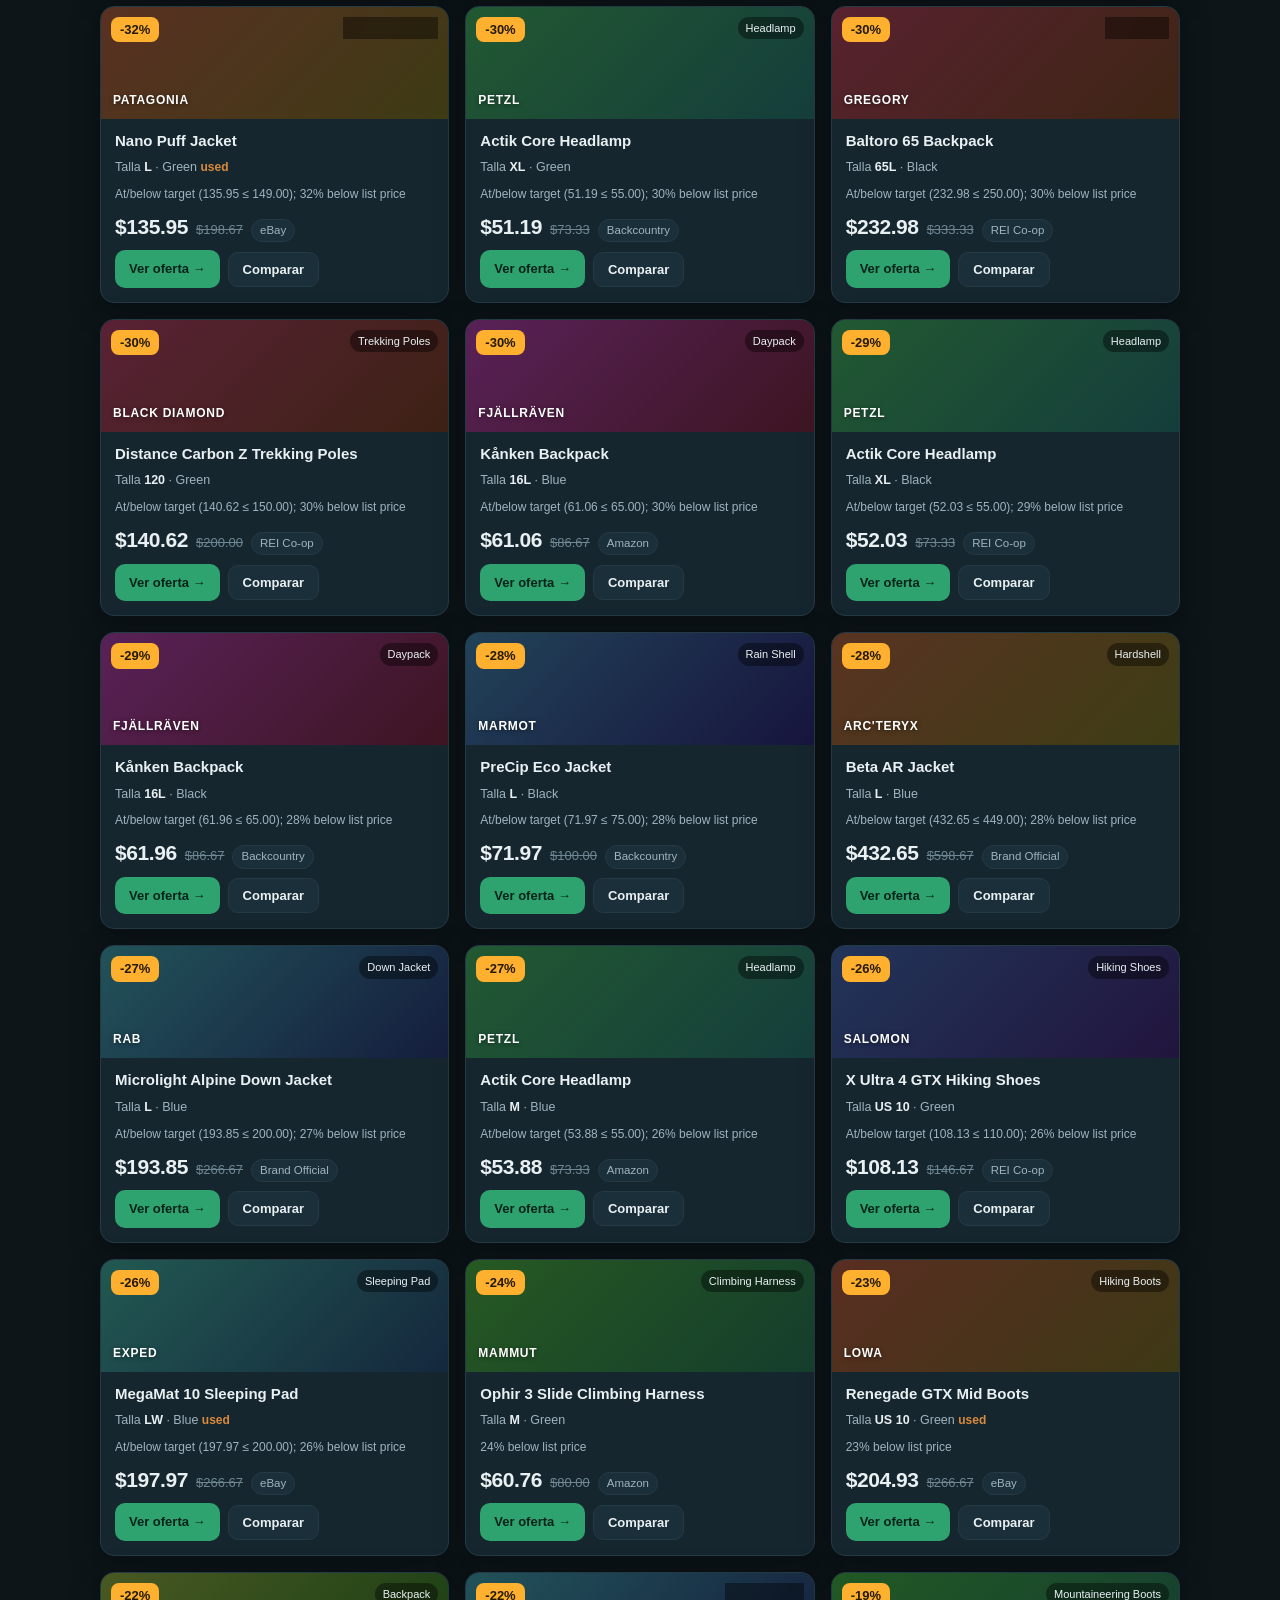
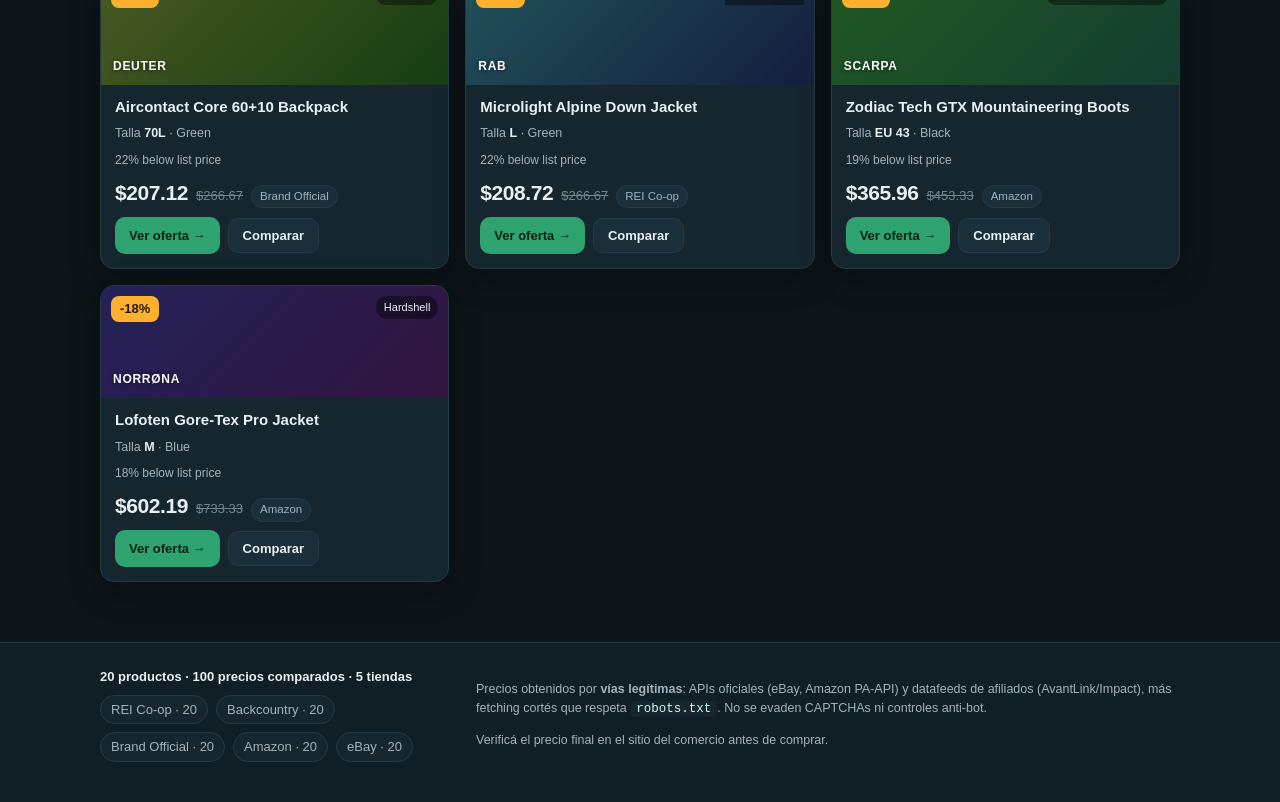
==== commit 92b38091: "feat(web): cinematic looping mountain background + glowing search bar Add a full-screen animated alp" ====
--- a/web/index.html
+++ b/web/index.html
@@ -9,6 +9,30 @@
   <link rel="stylesheet" href="./assets/css/styles.css" />
 </head>
 <body>
+  <!-- Cinematic looping mountain background. It is an animated CSS/SVG scene by
+       default (works offline, zero deps). To use REAL drone/mountain footage,
+       drop a clip at web/assets/video/mountain.mp4 (and/or .webm) — see that
+       folder's README.md for a free, commercial-use source. The video auto-
+       reveals only if it loads; otherwise the animated scene shows. -->
+  <div class="bg" aria-hidden="true">
+    <div class="bg-scene">
+      <div class="bg-sky"></div>
+      <div class="bg-sun"></div>
+      <div class="bg-cloud bg-cloud-1"></div>
+      <div class="bg-cloud bg-cloud-2"></div>
+      <div class="bg-cloud bg-cloud-3"></div>
+      <div class="bg-range bg-range-3"></div>
+      <div class="bg-range bg-range-2"></div>
+      <div class="bg-range bg-range-1"></div>
+      <div class="bg-grain"></div>
+    </div>
+    <!-- data-sources: comma-separated candidates (local paths or a hotlink URL).
+         The first that exists is used; if none load, the animated scene stays. -->
+    <video class="bg-video" id="bg-video" muted loop playsinline preload="auto"
+           data-sources="./assets/video/mountain.mp4"></video>
+    <div class="bg-scrim"></div>
+  </div>
+
   <header class="site-header">
     <div class="wrap header-inner">
       <div class="brand">
@@ -49,6 +73,7 @@
 
       <!-- horizontal predictive suggestions -->
       <div class="suggestions" id="suggestions" role="listbox" aria-label="Sugerencias" hidden></div>
+      <p class="hero-hint" id="hero-hint">Escribí un producto y elegí una predicción · filtrá por una sola marca para acotar la búsqueda</p>
     </div>
   </section>
 
--- a/web/assets/css/styles.css
+++ b/web/assets/css/styles.css
@@ -209,3 +209,96 @@
   .footer-inner { grid-template-columns: 1fr; }
   .brand-btn-label { max-width: 140px; }
 }
+
+/* ======================================================================== */
+/* Cinematic looping mountain background                                     */
+/* ======================================================================== */
+html { background: var(--bg); }
+body { background: transparent; }
+
+.bg { position: fixed; inset: 0; z-index: -1; overflow: hidden; }
+.bg-scene { position: absolute; inset: 0; transform-origin: 50% 68%;
+  animation: bgPush 52s ease-in-out infinite alternate; }
+.bg-sky { position: absolute; inset: 0;
+  background: linear-gradient(180deg,#081826 0%,#0f2c3c 40%,#1d4c5f 66%,#356f86 84%,#5f93a0 100%); }
+.bg-sun { position: absolute; left: 62%; top: 40%; width: 55vw; height: 55vw;
+  transform: translate(-50%,-50%);
+  background: radial-gradient(circle, rgba(255,216,170,.5), rgba(255,190,140,0) 62%);
+  filter: blur(6px); }
+
+/* mist / clouds drifting slowly */
+.bg-cloud { position: absolute; height: 26vh; width: 60vw; border-radius: 50%;
+  background: radial-gradient(closest-side, rgba(226,238,244,.16), rgba(226,238,244,0));
+  filter: blur(18px); will-change: transform; }
+.bg-cloud-1 { top: 30%; left: -20%; animation: cloudDrift 150s linear infinite; }
+.bg-cloud-2 { top: 46%; left: -30%; opacity: .8; height: 20vh; animation: cloudDrift 210s linear infinite; animation-delay: -60s; }
+.bg-cloud-3 { top: 20%; left: -25%; opacity: .6; height: 16vh; animation: cloudDrift 260s linear infinite; animation-delay: -120s; }
+
+/* layered ridgelines (aerial perspective: farther = lighter/hazier) */
+.bg-range { position: absolute; left: 0; bottom: 0; width: 200%; will-change: transform; }
+.bg-range-3 { height: 52vh; background: linear-gradient(180deg,#4a7890,#37627a);
+  clip-path: polygon(0% 100%,0% 55%,5% 63%,11% 42%,17% 60%,24% 38%,31% 57%,39% 46%,47% 28%,55% 50%,63% 40%,71% 58%,79% 44%,87% 62%,93% 48%,100% 60%,100% 100%);
+  animation: driftFar 92s ease-in-out infinite alternate; opacity: .92; }
+.bg-range-2 { height: 44vh; background: linear-gradient(180deg,#294f5f,#1c3d4b);
+  clip-path: polygon(0% 100%,0% 68%,8% 54%,15% 72%,22% 50%,30% 70%,38% 56%,46% 76%,54% 52%,62% 74%,70% 58%,78% 78%,86% 60%,94% 80%,100% 64%,100% 100%);
+  animation: driftMid 72s ease-in-out infinite alternate; }
+.bg-range-1 { height: 34vh; background: linear-gradient(180deg,#0e2029,#091920);
+  clip-path: polygon(0% 100%,0% 84%,10% 72%,20% 88%,30% 74%,40% 90%,50% 76%,60% 92%,70% 78%,80% 94%,90% 80%,100% 90%,100% 100%);
+  animation: driftNear 58s ease-in-out infinite alternate; }
+.bg-grain { position: absolute; inset: 0; opacity: .04; mix-blend-mode: overlay;
+  background-image: radial-gradient(rgba(255,255,255,.7) .5px, transparent .5px);
+  background-size: 3px 3px; }
+
+/* real footage layer (revealed by JS only if it actually loads) */
+.bg-video { position: absolute; inset: 0; width: 100%; height: 100%; object-fit: cover;
+  opacity: 0; transition: opacity 1.4s ease; }
+.bg-video.is-on { opacity: 1; }
+
+/* readability scrim + fade into the dark content theme */
+.bg-scrim { position: absolute; inset: 0; pointer-events: none;
+  background:
+    linear-gradient(180deg, rgba(8,16,22,.3) 0%, rgba(8,16,22,.02) 26%, rgba(13,21,25,.08) 64%, rgba(13,21,25,.55) 88%, var(--bg) 100%),
+    radial-gradient(120% 80% at 50% 0%, transparent 45%, rgba(8,16,22,.3) 100%); }
+
+@keyframes bgPush { 0% { transform: scale(1.04) translateY(0); } 100% { transform: scale(1.13) translateY(-1.6%); } }
+@keyframes driftFar { to { transform: translate3d(-9%,0,0); } }
+@keyframes driftMid { to { transform: translate3d(-5%,0,0); } }
+@keyframes driftNear { to { transform: translate3d(-3%,0,0); } }
+@keyframes cloudDrift { from { transform: translateX(-15%); } to { transform: translateX(115%); } }
+
+@media (prefers-reduced-motion: reduce) {
+  .bg-scene, .bg-range, .bg-cloud, .bg-video { animation: none !important; }
+}
+
+/* Hero fills the first screen so the whole scene sits behind the search bar */
+.hero {
+  min-height: calc(100svh - 66px);
+  display: flex; flex-direction: column; justify-content: center;
+  padding: 24px 0 48px;
+  background: linear-gradient(180deg, transparent 0%, transparent 68%, rgba(13,21,25,.5) 88%, var(--bg) 100%);
+}
+.hero-hint { text-align: center; color: var(--muted); font-size: 12.5px; margin: 18px 0 0;
+  letter-spacing: .04em; text-shadow: 0 1px 6px rgba(0,0,0,.5); }
+
+/* Content below the hero is opaque so it scrolls cleanly over the fixed scene */
+.results-head, .main { background: var(--bg); position: relative; z-index: 1; }
+.site-footer { position: relative; z-index: 1; }
+
+/* Header sits over the sky — strengthen text for contrast */
+.site-header { background: linear-gradient(180deg, rgba(6,14,20,.55), transparent); position: relative; z-index: 1; }
+.brand-title, .brand-tagline { text-shadow: 0 1px 8px rgba(0,0,0,.55); }
+
+/* Search bar: gradient shadow glow so it stands out over the scenery */
+.searchbar { position: relative; z-index: 1; }
+.searchbar::before {
+  content: ""; position: absolute; inset: -26px -16px; z-index: -1; border-radius: 30px;
+  background:
+    radial-gradient(60% 130% at 50% 50%, rgba(46,163,111,.55), transparent 72%),
+    linear-gradient(115deg, rgba(46,163,111,.62), rgba(52,140,162,.5) 45%, rgba(255,176,46,.42));
+  filter: blur(34px); opacity: .95;
+}
+.brand-btn, .search-input-wrap {
+  background: rgba(18,32,40,.72); backdrop-filter: blur(12px);
+  box-shadow: 0 26px 60px -18px rgba(0,0,0,.7);
+}
+.search-input-wrap:focus-within { box-shadow: 0 26px 60px -14px rgba(0,0,0,.7), 0 0 0 3px rgba(46,163,111,.35); }
